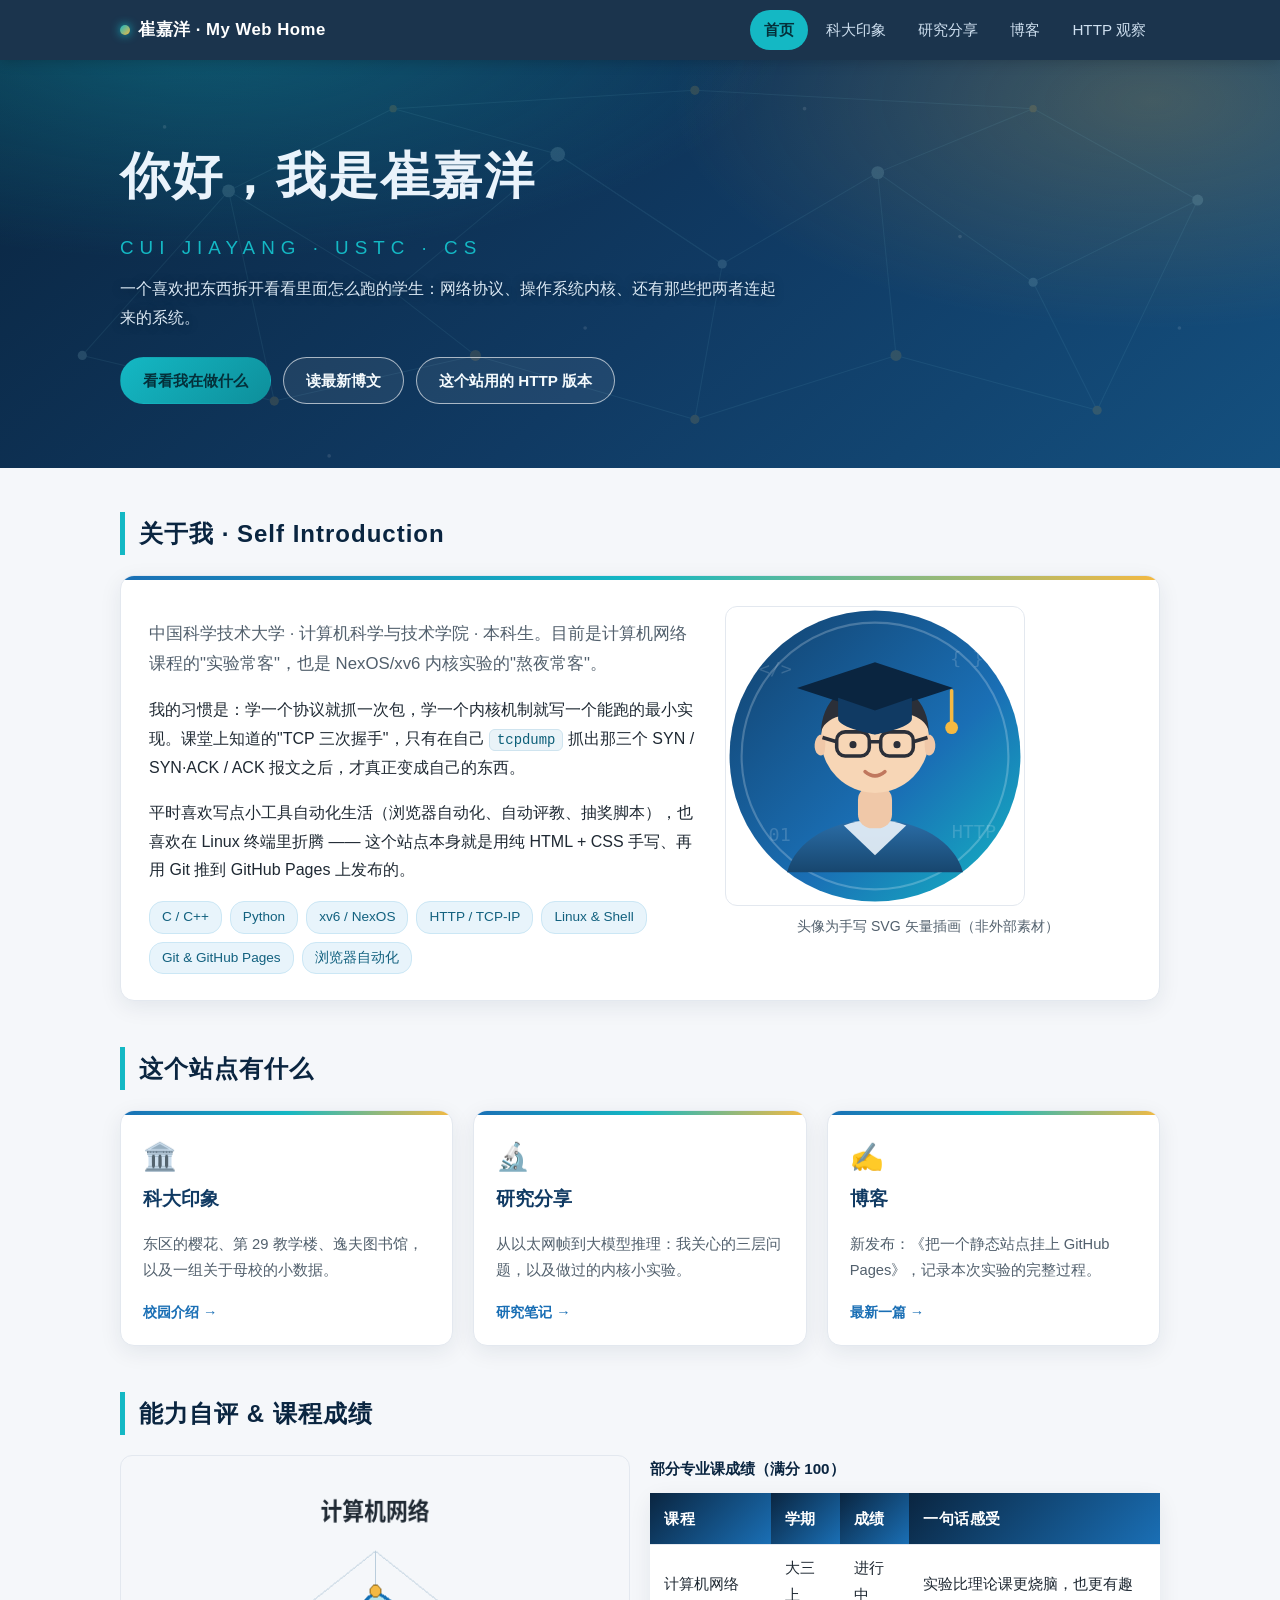
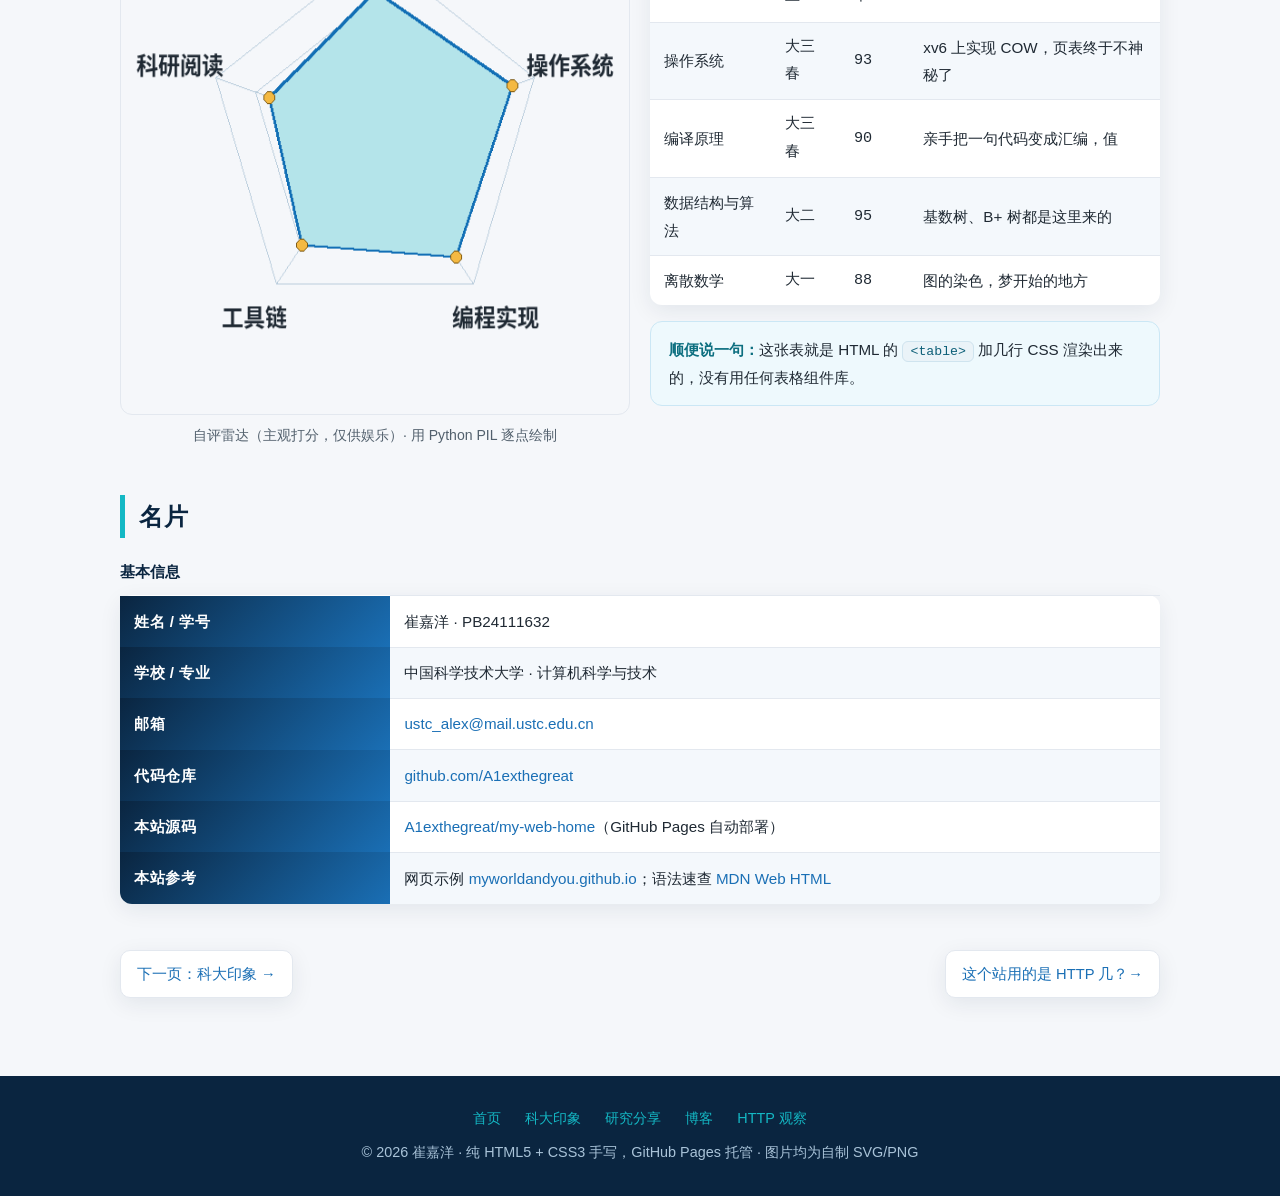
==== index.html @ 193e8f36 "feat: 计网实验一静态站点（4页 + 共享样式 + 自制插图）" ====
<!DOCTYPE html>
<html lang="zh-CN">
<head>
<meta charset="UTF-8">
<meta name="viewport" content="width=device-width, initial-scale=1.0">
<meta name="author" content="崔嘉洋">
<meta name="description" content="崔嘉洋的个人主页：自我简介、科大印象、研究分享与技术博客">
<title>首页 · 崔嘉洋的个人小站</title>
<link rel="icon" href="img/avatar.svg">
<link rel="stylesheet" href="css/style.css">
</head>
<body>

<!-- ===== 导航 ===== -->
<nav class="nav">
  <div class="nav-inner">
    <a class="brand" href="index.html"><span class="dot"></span>崔嘉洋 · My Web Home</a>
    <ul class="menu">
      <li><a class="active" href="index.html">首页</a></li>
      <li><a href="ustc.html">科大印象</a></li>
      <li><a href="research.html">研究分享</a></li>
      <li><a href="blog.html">博客</a></li>
      <li><a href="http.html">HTTP 观察</a></li>
    </ul>
  </div>
</nav>

<!-- ===== 头图 ===== -->
<header class="hero">
  <div class="hero-inner">
    <h1>你好，我是崔嘉洋<span class="en">CUI JIAYANG · USTC · CS</span></h1>
    <p class="slogan">一个喜欢把东西拆开看看里面怎么跑的学生：网络协议、操作系统内核、还有那些把两者连起来的系统。</p>
    <div class="hero-actions">
      <a class="btn btn-primary" href="research.html">看看我在做什么</a>
      <a class="btn" href="blog.html">读最新博文</a>
      <a class="btn" href="http.html">这个站用的 HTTP 版本</a>
    </div>
  </div>
</header>

<main class="wrap">

  <!-- ===== 自我简介 ===== -->
  <section>
    <h2 class="sec">关于我 · Self Introduction</h2>
    <div class="panel strip">
      <div class="media-row">
        <div>
          <p class="lead">中国科学技术大学 · 计算机科学与技术学院 · 本科生。目前是计算机网络课程的"实验常客"，也是 NexOS/xv6 内核实验的"熬夜常客"。</p>
          <p>我的习惯是：学一个协议就抓一次包，学一个内核机制就写一个能跑的最小实现。课堂上知道的"TCP 三次握手"，只有在自己 <code class="inline">tcpdump</code> 抓出那三个 SYN / SYN·ACK / ACK 报文之后，才真正变成自己的东西。</p>
          <p>平时喜欢写点小工具自动化生活（浏览器自动化、自动评教、抽奖脚本），也喜欢在 Linux 终端里折腾 —— 这个站点本身就是用纯 HTML + CSS 手写、再用 Git 推到 GitHub Pages 上发布的。</p>
          <ul class="tags">
            <li>C / C++</li><li>Python</li><li>xv6 / NexOS</li><li>HTTP / TCP-IP</li>
            <li>Linux &amp; Shell</li><li>Git &amp; GitHub Pages</li><li>浏览器自动化</li>
          </ul>
        </div>
        <figure>
          <img src="img/avatar.svg" alt="崔嘉洋的卡通头像：戴学士帽、戴眼镜，手持笔记本" width="300" height="300">
          <figcaption>头像为手写 SVG 矢量插画（非外部素材）</figcaption>
        </figure>
      </div>
    </div>
  </section>

  <!-- ===== 三个入口卡片 ===== -->
  <section>
    <h2 class="sec">这个站点有什么</h2>
    <div class="grid grid-3">
      <div class="card strip">
        <div class="icon">🏛️</div>
        <h3>科大印象</h3>
        <p class="muted">东区的樱花、第 29 教学楼、逸夫图书馆，以及一组关于母校的小数据。</p>
        <a class="more" href="ustc.html">校园介绍 →</a>
      </div>
      <div class="card strip">
        <div class="icon">🔬</div>
        <h3>研究分享</h3>
        <p class="muted">从以太网帧到大模型推理：我关心的三层问题，以及做过的内核小实验。</p>
        <a class="more" href="research.html">研究笔记 →</a>
      </div>
      <div class="card strip">
        <div class="icon">✍️</div>
        <h3>博客</h3>
        <p class="muted">新发布：《把一个静态站点挂上 GitHub Pages》，记录本次实验的完整过程。</p>
        <a class="more" href="blog.html">最新一篇 →</a>
      </div>
    </div>
  </section>

  <!-- ===== 能力雷达 ===== -->
  <section>
    <h2 class="sec">能力自评 &amp; 课程成绩</h2>
    <div class="grid grid-2">
      <figure>
        <img src="img/skill-radar.png" alt="能力雷达图：计算机网络、操作系统、编程实现、工具链、科研阅读五个维度" width="560" height="560">
        <figcaption>自评雷达（主观打分，仅供娱乐）· 用 Python PIL 逐点绘制</figcaption>
      </figure>
      <div>
        <table>
          <caption>部分专业课成绩（满分 100）</caption>
          <thead>
            <tr><th>课程</th><th>学期</th><th>成绩</th><th>一句话感受</th></tr>
          </thead>
          <tbody>
            <tr><td>计算机网络</td><td class="num">大三上</td><td class="num">进行中</td><td>实验比理论课更烧脑，也更有趣</td></tr>
            <tr><td>操作系统</td><td class="num">大三春</td><td class="num">93</td><td>xv6 上实现 COW，页表终于不神秘了</td></tr>
            <tr><td>编译原理</td><td class="num">大三春</td><td class="num">90</td><td>亲手把一句代码变成汇编，值</td></tr>
            <tr><td>数据结构与算法</td><td class="num">大二</td><td class="num">95</td><td>基数树、B+ 树都是这里来的</td></tr>
            <tr><td>离散数学</td><td class="num">大一</td><td class="num">88</td><td>图的染色，梦开始的地方</td></tr>
          </tbody>
        </table>
        <div class="note">
          <b>顺便说一句：</b>这张表就是 HTML 的 <code class="inline">&lt;table&gt;</code> 加几行 CSS 渲染出来的，没有用任何表格组件库。
        </div>
      </div>
    </div>
  </section>

  <!-- ===== 基本信息表 ===== -->
  <section>
    <h2 class="sec">名片</h2>
    <table>
      <caption>基本信息</caption>
      <tbody>
        <tr><th style="width:26%">姓名 / 学号</th><td>崔嘉洋 · PB24111632</td></tr>
        <tr><th>学校 / 专业</th><td>中国科学技术大学 · 计算机科学与技术</td></tr>
        <tr><th>邮箱</th><td><a href="mailto:ustc_alex@mail.ustc.edu.cn">ustc_alex@mail.ustc.edu.cn</a></td></tr>
        <tr><th>代码仓库</th><td><a href="https://github.com/A1exthegreat" target="_blank" rel="noopener">github.com/A1exthegreat</a></td></tr>
        <tr><th>本站源码</th><td><a href="https://github.com/A1exthegreat/my-web-home" target="_blank" rel="noopener">A1exthegreat/my-web-home</a>（GitHub Pages 自动部署）</td></tr>
        <tr><th>本站参考</th><td>网页示例 <a href="https://myworldandyou.github.io/" target="_blank" rel="noopener">myworldandyou.github.io</a>；语法速查 <a href="https://developer.mozilla.org/zh-CN/docs/Web/HTML" target="_blank" rel="noopener">MDN Web HTML</a></td></tr>
      </tbody>
    </table>
  </section>

  <div class="pager">
    <a href="ustc.html">下一页：科大印象 →</a>
    <a href="http.html">这个站用的是 HTTP 几？→</a>
  </div>

</main>

<footer>
  <div class="foot-links">
    <span><a href="index.html">首页</a></span>
    <span><a href="ustc.html">科大印象</a></span>
    <span><a href="research.html">研究分享</a></span>
    <span><a href="blog.html">博客</a></span>
    <span><a href="http.html">HTTP 观察</a></span>
  </div>
  <div>© 2026 崔嘉洋 · 纯 HTML5 + CSS3 手写，GitHub Pages 托管 · 图片均为自制 SVG/PNG</div>
</footer>

</body>
</html>
---- css/style.css ----
/* ==========================================================
   崔嘉洋的个人小站 - 全站样式表
   实验一：静态网页制作（HTML5 + CSS3，无第三方框架）
   ========================================================== */

/* ---------- 1. 设计变量 ---------- */
:root {
    --navy:        #0a2540;
    --navy-2:      #103a63;
    --blue:        #1a6fb5;
    --cyan:        #14b8c4;
    --gold:        #f4b942;
    --ink:         #1f2933;
    --ink-soft:    #52606d;
    --line:        #e3e8ef;
    --bg:          #f5f7fa;
    --card:        #ffffff;
    --radius:      14px;
    --shadow:      0 6px 22px rgba(16, 42, 67, .08);
    --shadow-hover:0 14px 34px rgba(16, 42, 67, .16);
    --mono: "JetBrains Mono", "SFMono-Regular", Consolas, "Liberation Mono", monospace;
}

/* ---------- 2. 基础重置 ---------- */
* { box-sizing: border-box; }

html { scroll-behavior: smooth; }

body {
    margin: 0;
    background: var(--bg);
    color: var(--ink);
    font-family: "Noto Sans SC", "PingFang SC", "Microsoft YaHei", "Segoe UI", sans-serif;
    line-height: 1.8;
    font-size: 16px;
    -webkit-font-smoothing: antialiased;
}

a { color: var(--blue); text-decoration: none; transition: color .2s; }
a:hover { color: var(--cyan); }

img { max-width: 100%; display: block; }

/* ---------- 3. 顶部导航 ---------- */
.nav {
    position: sticky;
    top: 0;
    z-index: 99;
    background: rgba(10, 37, 64, .93);
    backdrop-filter: blur(8px);
    box-shadow: 0 2px 12px rgba(0, 0, 0, .18);
}

.nav-inner {
    max-width: 1080px;
    margin: 0 auto;
    padding: 0 20px;
    display: flex;
    align-items: center;
    justify-content: space-between;
    flex-wrap: wrap;
    min-height: 60px;
}

.brand {
    color: #fff;
    font-weight: 700;
    font-size: 1.05rem;
    letter-spacing: .5px;
    display: flex;
    align-items: center;
    gap: 8px;
}
.brand:hover { color: var(--gold); }
.brand .dot {
    width: 10px; height: 10px; border-radius: 50%;
    background: linear-gradient(135deg, var(--cyan), var(--gold));
    box-shadow: 0 0 10px var(--cyan);
}

.menu { display: flex; flex-wrap: wrap; gap: 4px; margin: 0; padding: 6px 0; list-style: none; }
.menu li { display: flex; }
.menu a {
    display: block;
    padding: 6px 14px;
    border-radius: 20px;
    color: #cfe0f0;
    font-size: .95rem;
}
.menu a:hover { background: rgba(255, 255, 255, .12); color: #fff; }
.menu a.active { background: var(--cyan); color: #04303a; font-weight: 700; }

/* ---------- 4. Hero 头图 ---------- */
.hero {
    position: relative;
    overflow: hidden;
    color: #eaf3fb;
    background:
        radial-gradient(1000px 400px at 15% -10%, rgba(20, 184, 196, .35), transparent 60%),
        radial-gradient(800px 380px at 90% 10%, rgba(244, 185, 66, .22), transparent 60%),
        linear-gradient(140deg, var(--navy) 0%, var(--navy-2) 55%, #14507f 100%);
}
.hero::after {
    content: "";
    position: absolute; inset: 0;
    background: url("../img/network-mesh.svg") right 20% center/cover no-repeat;
    opacity: .14;
    pointer-events: none;
}
.hero-inner {
    position: relative;
    z-index: 2;
    max-width: 1080px;
    margin: 0 auto;
    padding: 72px 20px 64px;
}
.hero h1 {
    margin: 0 0 10px;
    font-size: clamp(2rem, 5vw, 3.1rem);
    letter-spacing: 2px;
}
.hero h1 .en { display: block; font-size: .38em; letter-spacing: 6px; color: var(--cyan); font-weight: 500; margin-top: 10px; }
.hero p.slogan { margin: 0 0 24px; color: #dbe9f5; max-width: 660px; text-shadow: 0 1px 8px rgba(6, 24, 42, .55); }
.hero-actions { display: flex; gap: 12px; flex-wrap: wrap; }

.btn {
    display: inline-block;
    padding: 9px 22px;
    border-radius: 24px;
    font-size: .95rem;
    font-weight: 600;
    border: 1px solid rgba(255, 255, 255, .62);
    background: rgba(255, 255, 255, .07);
    color: #f4fafd;
}
.btn:hover { background: rgba(255, 255, 255, .2); color: #fff; }
.btn-primary { background: linear-gradient(135deg, var(--cyan), #0e8f9b); border-color: transparent; color: #04303a; }
.btn-primary:hover { filter: brightness(1.08); color: #04303a; }

/* ---------- 5. 版式容器 ---------- */
.wrap { max-width: 1080px; margin: 0 auto; padding: 44px 20px 8px; }
.wrap > section { margin-bottom: 46px; }

h2.sec {
    font-size: 1.5rem;
    margin: 0 0 20px;
    padding-left: 14px;
    border-left: 5px solid var(--cyan);
    color: var(--navy);
    letter-spacing: 1px;
}
h3 { color: var(--navy-2); margin: 26px 0 10px; }

.lead { font-size: 1.05rem; color: var(--ink-soft); }
.muted { color: var(--ink-soft); font-size: .92rem; }

/* ---------- 6. 卡片 ---------- */
.grid { display: grid; gap: 20px; }
.grid-3 { grid-template-columns: repeat(3, 1fr); }
.grid-2 { grid-template-columns: repeat(2, 1fr); }

.card {
    background: var(--card);
    border: 1px solid var(--line);
    border-radius: var(--radius);
    box-shadow: var(--shadow);
    padding: 22px 22px 18px;
    transition: transform .25s, box-shadow .25s;
}
.card:hover { transform: translateY(-5px); box-shadow: var(--shadow-hover); }
.card h3 { margin-top: 0; }
.card .icon { font-size: 1.7rem; }
.card .more { font-size: .9rem; font-weight: 600; }

.panel {
    background: var(--card);
    border: 1px solid var(--line);
    border-radius: var(--radius);
    box-shadow: var(--shadow);
    padding: 26px 28px;
}

/* 双色条装饰卡片 */
.strip { position: relative; overflow: hidden; }
.strip::before {
    content: "";
    position: absolute; top: 0; left: 0; right: 0; height: 4px;
    background: linear-gradient(90deg, var(--blue), var(--cyan), var(--gold));
}

/* ---------- 7. 图片与说明 ---------- */
figure { margin: 0; }
figure img { border-radius: 12px; border: 1px solid var(--line); }
figcaption { font-size: .88rem; color: var(--ink-soft); text-align: center; margin-top: 8px; }
.media-row { display: grid; grid-template-columns: 1.15fr .85fr; gap: 26px; align-items: start; }
.media-row figure { padding-top: 4px; }

/* ---------- 8. 标签 / 徽章 ---------- */
.tags { display: flex; flex-wrap: wrap; gap: 8px; padding: 0; margin: 12px 0 0; list-style: none; }
.tags li {
    background: #e8f4fb;
    color: #12617f;
    border: 1px solid #cbe7f5;
    padding: 3px 12px;
    border-radius: 14px;
    font-size: .85rem;
}
.badge {
    display: inline-block; padding: 2px 10px; border-radius: 12px;
    font-size: .8rem; font-weight: 600; background: #fff4dc; color: #9a6700; border: 1px solid #f6dfae;
}

/* ---------- 9. 表格 ---------- */
table {
    width: 100%;
    border-collapse: collapse;
    background: #fff;
    border-radius: 12px;
    overflow: hidden;
    box-shadow: var(--shadow);
    font-size: .95rem;
}
caption { caption-side: top; text-align: left; font-weight: 700; color: var(--navy); padding: 0 0 10px; }
th {
    background: linear-gradient(135deg, var(--navy), var(--blue));
    color: #fff; text-align: left; padding: 12px 14px; font-weight: 600; letter-spacing: .5px;
}
td { padding: 11px 14px; border-top: 1px solid var(--line); }
tbody tr:nth-child(even) { background: #f4f8fc; }
tbody tr:hover { background: #e8f6fa; }
td.num { font-family: var(--mono); }

/* ---------- 10. 时间轴 ---------- */
.timeline { list-style: none; margin: 0; padding: 0 0 0 22px; border-left: 2px dashed #b9d7e8; }
.timeline li { position: relative; padding: 0 0 20px 18px; }
.timeline li::before {
    content: ""; position: absolute; left: -30px; top: 8px;
    width: 12px; height: 12px; border-radius: 50%;
    background: var(--cyan); box-shadow: 0 0 0 4px rgba(20, 184, 196, .18);
}
.timeline .time { font-family: var(--mono); color: var(--blue); font-size: .88rem; }
.timeline h4 { margin: 2px 0 4px; color: var(--navy); }
.timeline p { margin: 0; color: var(--ink-soft); font-size: .95rem; }

/* ---------- 11. 代码块 / 引用 ---------- */
pre {
    background: #0d1b2a;
    color: #d7e6f2;
    padding: 18px 20px;
    border-radius: 12px;
    overflow-x: auto;
    font-family: var(--mono);
    font-size: .86rem;
    line-height: 1.65;
    border: 1px solid #1b3350;
}
pre .hl { color: var(--gold); font-weight: 700; }
pre .cm { color: #6f9bbd; }
code.inline {
    background: #eaf3f8; border: 1px solid #cfe4ef; border-radius: 6px;
    padding: 2px 7px; font-family: var(--mono); font-size: .87em; color: #0d5f78;
}

blockquote {
    margin: 18px 0; padding: 14px 20px;
    background: #f0f7fb; border-left: 4px solid var(--cyan);
    border-radius: 0 10px 10px 0; color: #33475b;
}

/* 提示框 */
.note {
    border: 1px solid #cbe7f5; background: #eef9fd;
    border-radius: 12px; padding: 14px 18px; margin: 16px 0; font-size: .95rem;
}
.note b { color: #0d6f80; }

/* 文章正文 */
article.post { max-width: 780px; margin: 0 auto; }
article.post p { text-align: justify; }
article.post h3 { padding-left: 10px; border-left: 3px solid var(--gold); }
.post-meta { color: var(--ink-soft); font-size: .9rem; margin-bottom: 18px; }
.divider { height: 1px; background: linear-gradient(90deg, transparent, #cdd8e3, transparent); margin: 34px 0; }

/* 面包屑 / 上下一页 */
.pager { display: flex; justify-content: space-between; gap: 12px; flex-wrap: wrap; margin: 30px 0 10px; }
.pager a {
    background: #fff; border: 1px solid var(--line); border-radius: 10px;
    padding: 10px 16px; box-shadow: var(--shadow); font-size: .92rem;
}
.pager a:hover { border-color: var(--cyan); }

/* ---------- 12. 页脚 ---------- */
footer {
    margin-top: 60px;
    background: var(--navy);
    color: #a9c3d8;
    padding: 30px 20px;
    text-align: center;
    font-size: .9rem;
}
footer a { color: var(--cyan); }
footer .foot-links { margin-bottom: 8px; }
footer .foot-links span { margin: 0 10px; }

/* ---------- 13. 响应式 ---------- */
@media (max-width: 860px) {
    .grid-3, .grid-2, .media-row { grid-template-columns: 1fr; }
    .hero-inner { padding: 52px 20px 46px; }
    .nav-inner { justify-content: center; }
}
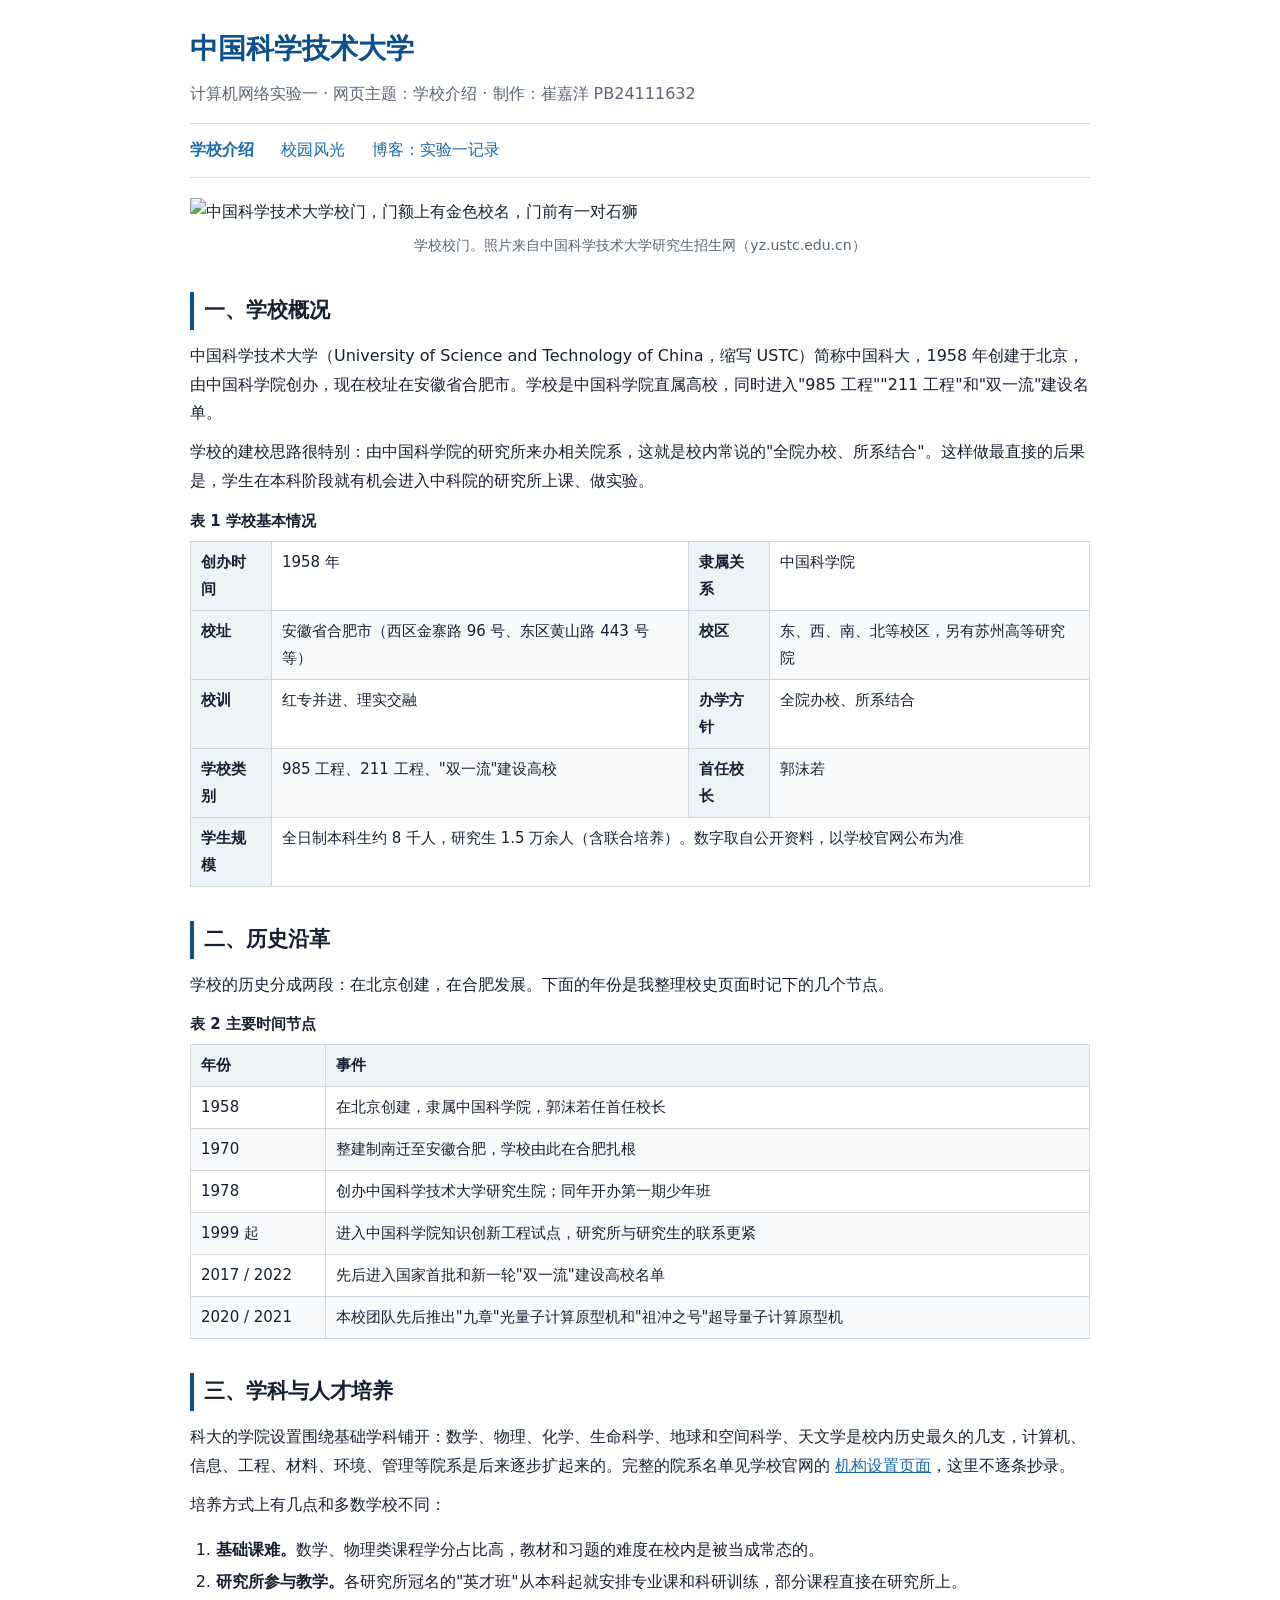
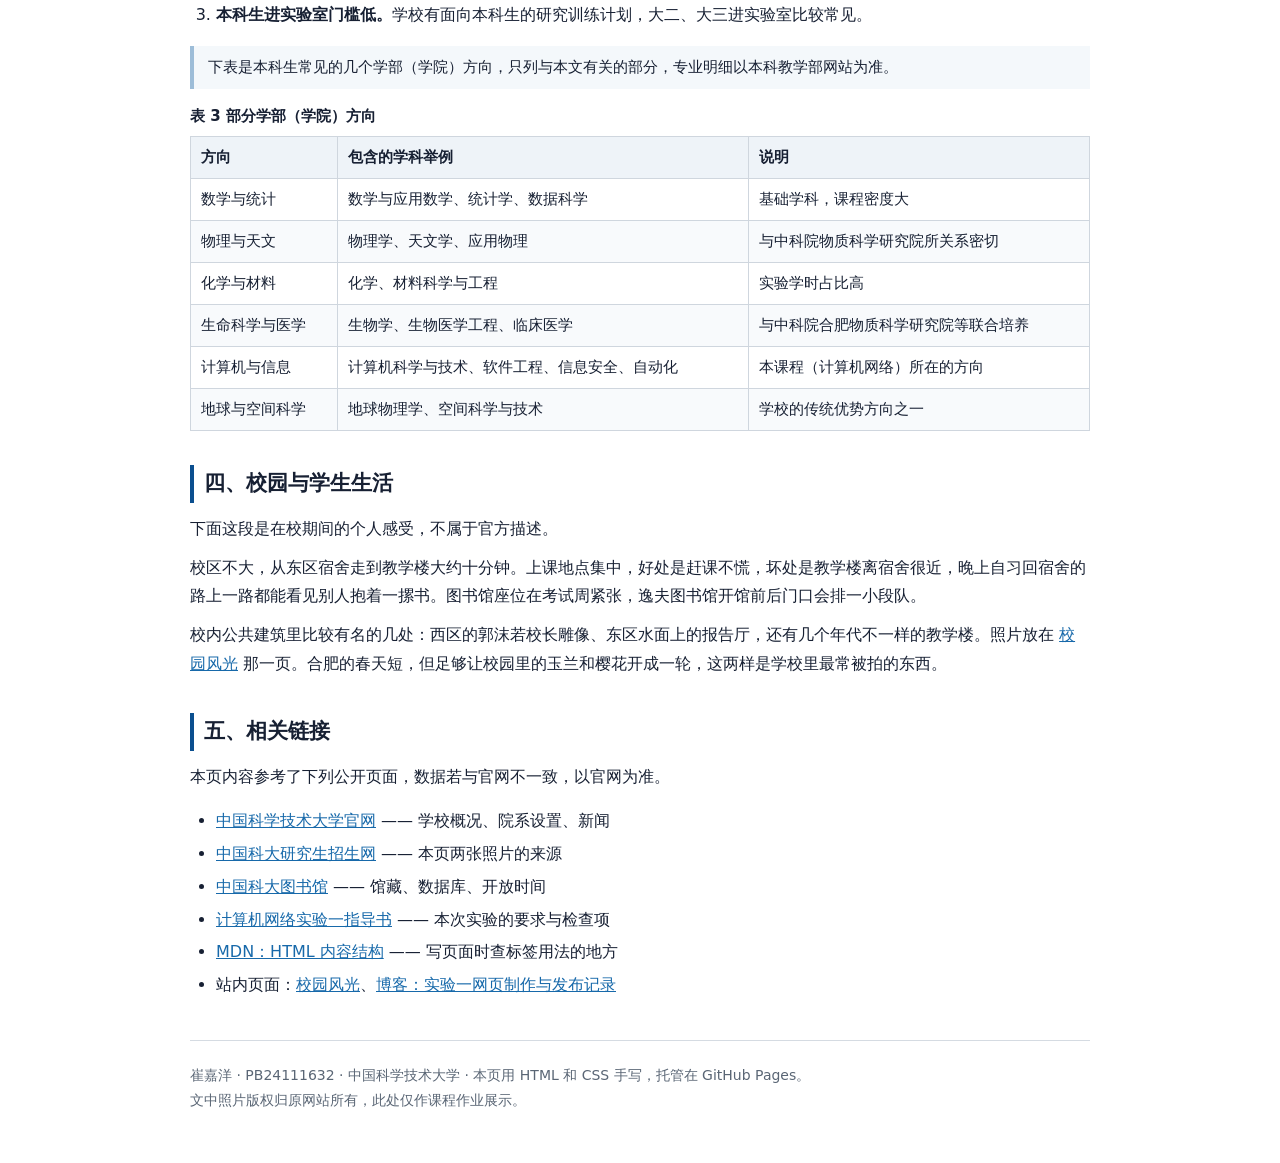
==== commit 476a81f9: "按指导书重做内容：主题改为学校介绍，新增校园风光页与实验记录博客" ====
--- a/index.html
+++ b/index.html
@@ -4,150 +4,109 @@
 <meta charset="UTF-8">
 <meta name="viewport" content="width=device-width, initial-scale=1.0">
 <meta name="author" content="崔嘉洋">
-<meta name="description" content="崔嘉洋的个人主页：自我简介、科大印象、研究分享与技术博客">
-<title>首页 · 崔嘉洋的个人小站</title>
-<link rel="icon" href="img/avatar.svg">
+<title>中国科学技术大学介绍 - 我的主页</title>
 <link rel="stylesheet" href="css/style.css">
 </head>
 <body>
 
-<!-- ===== 导航 ===== -->
-<nav class="nav">
-  <div class="nav-inner">
-    <a class="brand" href="index.html"><span class="dot"></span>崔嘉洋 · My Web Home</a>
-    <ul class="menu">
-      <li><a class="active" href="index.html">首页</a></li>
-      <li><a href="ustc.html">科大印象</a></li>
-      <li><a href="research.html">研究分享</a></li>
-      <li><a href="blog.html">博客</a></li>
-      <li><a href="http.html">HTTP 观察</a></li>
-    </ul>
-  </div>
+<header class="site">
+  <h1>中国科学技术大学</h1>
+  <p class="sub">计算机网络实验一 · 网页主题：学校介绍 · 制作：崔嘉洋 PB24111632</p>
+</header>
+
+<nav class="top">
+  <ul>
+    <li><a class="now" href="index.html">学校介绍</a></li>
+    <li><a href="campus.html">校园风光</a></li>
+    <li><a href="blog.html">博客：实验一记录</a></li>
+  </ul>
 </nav>
 
-<!-- ===== 头图 ===== -->
-<header class="hero">
-  <div class="hero-inner">
-    <h1>你好，我是崔嘉洋<span class="en">CUI JIAYANG · USTC · CS</span></h1>
-    <p class="slogan">一个喜欢把东西拆开看看里面怎么跑的学生：网络协议、操作系统内核、还有那些把两者连起来的系统。</p>
-    <div class="hero-actions">
-      <a class="btn btn-primary" href="research.html">看看我在做什么</a>
-      <a class="btn" href="blog.html">读最新博文</a>
-      <a class="btn" href="http.html">这个站用的 HTTP 版本</a>
-    </div>
-  </div>
-</header>
+<figure>
+  <img src="https://yz.ustc.edu.cn/static/upload/slide/432b10b34ea54e8986976614b4ce1e26.jpg"
+       alt="中国科学技术大学校门，门额上有金色校名，门前有一对石狮">
+  <figcaption>学校校门。照片来自中国科学技术大学研究生招生网（yz.ustc.edu.cn）</figcaption>
+</figure>
 
-<main class="wrap">
+<h2 id="about">一、学校概况</h2>
+<p>中国科学技术大学（University of Science and Technology of China，缩写 USTC）简称中国科大，1958 年创建于北京，由中国科学院创办，现在校址在安徽省合肥市。学校是中国科学院直属高校，同时进入"985 工程""211 工程"和"双一流"建设名单。</p>
+<p>学校的建校思路很特别：由中国科学院的研究所来办相关院系，这就是校内常说的"全院办校、所系结合"。这样做最直接的后果是，学生在本科阶段就有机会进入中科院的研究所上课、做实验。</p>
 
-  <!-- ===== 自我简介 ===== -->
-  <section>
-    <h2 class="sec">关于我 · Self Introduction</h2>
-    <div class="panel strip">
-      <div class="media-row">
-        <div>
-          <p class="lead">中国科学技术大学 · 计算机科学与技术学院 · 本科生。目前是计算机网络课程的"实验常客"，也是 NexOS/xv6 内核实验的"熬夜常客"。</p>
-          <p>我的习惯是：学一个协议就抓一次包，学一个内核机制就写一个能跑的最小实现。课堂上知道的"TCP 三次握手"，只有在自己 <code class="inline">tcpdump</code> 抓出那三个 SYN / SYN·ACK / ACK 报文之后，才真正变成自己的东西。</p>
-          <p>平时喜欢写点小工具自动化生活（浏览器自动化、自动评教、抽奖脚本），也喜欢在 Linux 终端里折腾 —— 这个站点本身就是用纯 HTML + CSS 手写、再用 Git 推到 GitHub Pages 上发布的。</p>
-          <ul class="tags">
-            <li>C / C++</li><li>Python</li><li>xv6 / NexOS</li><li>HTTP / TCP-IP</li>
-            <li>Linux &amp; Shell</li><li>Git &amp; GitHub Pages</li><li>浏览器自动化</li>
-          </ul>
-        </div>
-        <figure>
-          <img src="img/avatar.svg" alt="崔嘉洋的卡通头像：戴学士帽、戴眼镜，手持笔记本" width="300" height="300">
-          <figcaption>头像为手写 SVG 矢量插画（非外部素材）</figcaption>
-        </figure>
-      </div>
-    </div>
-  </section>
+<table>
+  <caption>表 1 学校基本情况</caption>
+  <tbody>
+    <tr><th>创办时间</th><td>1958 年</td><th>隶属关系</th><td>中国科学院</td></tr>
+    <tr><th>校址</th><td>安徽省合肥市（西区金寨路 96 号、东区黄山路 443 号等）</td><th>校区</th><td>东、西、南、北等校区，另有苏州高等研究院</td></tr>
+    <tr><th>校训</th><td>红专并进、理实交融</td><th>办学方针</th><td>全院办校、所系结合</td></tr>
+    <tr><th>学校类别</th><td>985 工程、211 工程、"双一流"建设高校</td><th>首任校长</th><td>郭沫若</td></tr>
+    <tr><th>学生规模</th><td colspan="3">全日制本科生约 8 千人，研究生 1.5 万余人（含联合培养）。数字取自公开资料，以学校官网公布为准</td></tr>
+  </tbody>
+</table>
 
-  <!-- ===== 三个入口卡片 ===== -->
-  <section>
-    <h2 class="sec">这个站点有什么</h2>
-    <div class="grid grid-3">
-      <div class="card strip">
-        <div class="icon">🏛️</div>
-        <h3>科大印象</h3>
-        <p class="muted">东区的樱花、第 29 教学楼、逸夫图书馆，以及一组关于母校的小数据。</p>
-        <a class="more" href="ustc.html">校园介绍 →</a>
-      </div>
-      <div class="card strip">
-        <div class="icon">🔬</div>
-        <h3>研究分享</h3>
-        <p class="muted">从以太网帧到大模型推理：我关心的三层问题，以及做过的内核小实验。</p>
-        <a class="more" href="research.html">研究笔记 →</a>
-      </div>
-      <div class="card strip">
-        <div class="icon">✍️</div>
-        <h3>博客</h3>
-        <p class="muted">新发布：《把一个静态站点挂上 GitHub Pages》，记录本次实验的完整过程。</p>
-        <a class="more" href="blog.html">最新一篇 →</a>
-      </div>
-    </div>
-  </section>
+<h2 id="history">二、历史沿革</h2>
+<p>学校的历史分成两段：在北京创建，在合肥发展。下面的年份是我整理校史页面时记下的几个节点。</p>
 
-  <!-- ===== 能力雷达 ===== -->
-  <section>
-    <h2 class="sec">能力自评 &amp; 课程成绩</h2>
-    <div class="grid grid-2">
-      <figure>
-        <img src="img/skill-radar.png" alt="能力雷达图：计算机网络、操作系统、编程实现、工具链、科研阅读五个维度" width="560" height="560">
-        <figcaption>自评雷达（主观打分，仅供娱乐）· 用 Python PIL 逐点绘制</figcaption>
-      </figure>
-      <div>
-        <table>
-          <caption>部分专业课成绩（满分 100）</caption>
-          <thead>
-            <tr><th>课程</th><th>学期</th><th>成绩</th><th>一句话感受</th></tr>
-          </thead>
-          <tbody>
-            <tr><td>计算机网络</td><td class="num">大三上</td><td class="num">进行中</td><td>实验比理论课更烧脑，也更有趣</td></tr>
-            <tr><td>操作系统</td><td class="num">大三春</td><td class="num">93</td><td>xv6 上实现 COW，页表终于不神秘了</td></tr>
-            <tr><td>编译原理</td><td class="num">大三春</td><td class="num">90</td><td>亲手把一句代码变成汇编，值</td></tr>
-            <tr><td>数据结构与算法</td><td class="num">大二</td><td class="num">95</td><td>基数树、B+ 树都是这里来的</td></tr>
-            <tr><td>离散数学</td><td class="num">大一</td><td class="num">88</td><td>图的染色，梦开始的地方</td></tr>
-          </tbody>
-        </table>
-        <div class="note">
-          <b>顺便说一句：</b>这张表就是 HTML 的 <code class="inline">&lt;table&gt;</code> 加几行 CSS 渲染出来的，没有用任何表格组件库。
-        </div>
-      </div>
-    </div>
-  </section>
+<table>
+  <caption>表 2 主要时间节点</caption>
+  <thead>
+    <tr><th style="width:15%">年份</th><th>事件</th></tr>
+  </thead>
+  <tbody>
+    <tr><td>1958</td><td>在北京创建，隶属中国科学院，郭沫若任首任校长</td></tr>
+    <tr><td>1970</td><td>整建制南迁至安徽合肥，学校由此在合肥扎根</td></tr>
+    <tr><td>1978</td><td>创办中国科学技术大学研究生院；同年开办第一期少年班</td></tr>
+    <tr><td>1999 起</td><td>进入中国科学院知识创新工程试点，研究所与研究生的联系更紧</td></tr>
+    <tr><td>2017 / 2022</td><td>先后进入国家首批和新一轮"双一流"建设高校名单</td></tr>
+    <tr><td>2020 / 2021</td><td>本校团队先后推出"九章"光量子计算原型机和"祖冲之号"超导量子计算原型机</td></tr>
+  </tbody>
+</table>
 
-  <!-- ===== 基本信息表 ===== -->
-  <section>
-    <h2 class="sec">名片</h2>
-    <table>
-      <caption>基本信息</caption>
-      <tbody>
-        <tr><th style="width:26%">姓名 / 学号</th><td>崔嘉洋 · PB24111632</td></tr>
-        <tr><th>学校 / 专业</th><td>中国科学技术大学 · 计算机科学与技术</td></tr>
-        <tr><th>邮箱</th><td><a href="mailto:ustc_alex@mail.ustc.edu.cn">ustc_alex@mail.ustc.edu.cn</a></td></tr>
-        <tr><th>代码仓库</th><td><a href="https://github.com/A1exthegreat" target="_blank" rel="noopener">github.com/A1exthegreat</a></td></tr>
-        <tr><th>本站源码</th><td><a href="https://github.com/A1exthegreat/my-web-home" target="_blank" rel="noopener">A1exthegreat/my-web-home</a>（GitHub Pages 自动部署）</td></tr>
-        <tr><th>本站参考</th><td>网页示例 <a href="https://myworldandyou.github.io/" target="_blank" rel="noopener">myworldandyou.github.io</a>；语法速查 <a href="https://developer.mozilla.org/zh-CN/docs/Web/HTML" target="_blank" rel="noopener">MDN Web HTML</a></td></tr>
-      </tbody>
-    </table>
-  </section>
+<h2 id="discipline">三、学科与人才培养</h2>
+<p>科大的学院设置围绕基础学科铺开：数学、物理、化学、生命科学、地球和空间科学、天文学是校内历史最久的几支，计算机、信息、工程、材料、环境、管理等院系是后来逐步扩起来的。完整的院系名单见学校官网的 <a href="https://www.ustc.edu.cn/" target="_blank" rel="noopener">机构设置页面</a>，这里不逐条抄录。</p>
+<p>培养方式上有几点和多数学校不同：</p>
+<ol>
+  <li><strong>基础课难。</strong>数学、物理类课程学分占比高，教材和习题的难度在校内是被当成常态的。</li>
+  <li><strong>研究所参与教学。</strong>各研究所冠名的"英才班"从本科起就安排专业课和科研训练，部分课程直接在研究所上。</li>
+  <li><strong>本科生进实验室门槛低。</strong>学校有面向本科生的研究训练计划，大二、大三进实验室比较常见。</li>
+</ol>
+<div class="note">
+  下表是本科生常见的几个学部（学院）方向，只列与本文有关的部分，专业明细以本科教学部网站为准。
+</div>
 
-  <div class="pager">
-    <a href="ustc.html">下一页：科大印象 →</a>
-    <a href="http.html">这个站用的是 HTTP 几？→</a>
-  </div>
+<table>
+  <caption>表 3 部分学部（学院）方向</caption>
+  <thead>
+    <tr><th>方向</th><th>包含的学科举例</th><th>说明</th></tr>
+  </thead>
+  <tbody>
+    <tr><td>数学与统计</td><td>数学与应用数学、统计学、数据科学</td><td>基础学科，课程密度大</td></tr>
+    <tr><td>物理与天文</td><td>物理学、天文学、应用物理</td><td>与中科院物质科学研究院所关系密切</td></tr>
+    <tr><td>化学与材料</td><td>化学、材料科学与工程</td><td>实验学时占比高</td></tr>
+    <tr><td>生命科学与医学</td><td>生物学、生物医学工程、临床医学</td><td>与中科院合肥物质科学研究院等联合培养</td></tr>
+    <tr><td>计算机与信息</td><td>计算机科学与技术、软件工程、信息安全、自动化</td><td>本课程（计算机网络）所在的方向</td></tr>
+    <tr><td>地球与空间科学</td><td>地球物理学、空间科学与技术</td><td>学校的传统优势方向之一</td></tr>
+  </tbody>
+</table>
 
-</main>
+<h2 id="life">四、校园与学生生活</h2>
+<p>下面这段是在校期间的个人感受，不属于官方描述。</p>
+<p>校区不大，从东区宿舍走到教学楼大约十分钟。上课地点集中，好处是赶课不慌，坏处是教学楼离宿舍很近，晚上自习回宿舍的路上一路都能看见别人抱着一摞书。图书馆座位在考试周紧张，逸夫图书馆开馆前后门口会排一小段队。</p>
+<p>校内公共建筑里比较有名的几处：西区的郭沫若校长雕像、东区水面上的报告厅，还有几个年代不一样的教学楼。照片放在 <a href="campus.html">校园风光</a> 那一页。合肥的春天短，但足够让校园里的玉兰和樱花开成一轮，这两样是学校里最常被拍的东西。</p>
 
-<footer>
-  <div class="foot-links">
-    <span><a href="index.html">首页</a></span>
-    <span><a href="ustc.html">科大印象</a></span>
-    <span><a href="research.html">研究分享</a></span>
-    <span><a href="blog.html">博客</a></span>
-    <span><a href="http.html">HTTP 观察</a></span>
-  </div>
-  <div>© 2026 崔嘉洋 · 纯 HTML5 + CSS3 手写，GitHub Pages 托管 · 图片均为自制 SVG/PNG</div>
+<h2 id="links">五、相关链接</h2>
+<p>本页内容参考了下列公开页面，数据若与官网不一致，以官网为准。</p>
+<ul>
+  <li><a href="https://www.ustc.edu.cn/" target="_blank" rel="noopener">中国科学技术大学官网</a> —— 学校概况、院系设置、新闻</li>
+  <li><a href="https://yz.ustc.edu.cn/" target="_blank" rel="noopener">中国科大研究生招生网</a> —— 本页两张照片的来源</li>
+  <li><a href="https://lib.ustc.edu.cn/" target="_blank" rel="noopener">中国科大图书馆</a> —— 馆藏、数据库、开放时间</li>
+  <li><a href="https://myworldandyou.github.io/2026-09-22/Computer-Network-Lab-1/" target="_blank" rel="noopener">计算机网络实验一指导书</a> —— 本次实验的要求与检查项</li>
+  <li><a href="https://developer.mozilla.org/zh-CN/docs/Learn_web_development/Core/Structuring_content" target="_blank" rel="noopener">MDN：HTML 内容结构</a> —— 写页面时查标签用法的地方</li>
+  <li>站内页面：<a href="campus.html">校园风光</a>、<a href="blog.html">博客：实验一网页制作与发布记录</a></li>
+</ul>
+
+<footer class="site">
+  <p>崔嘉洋 · PB24111632 · 中国科学技术大学 · 本页用 HTML 和 CSS 手写，托管在 GitHub Pages。<br>
+  文中照片版权归原网站所有，此处仅作课程作业展示。</p>
 </footer>
 
 </body>
--- a/css/style.css
+++ b/css/style.css
@@ -1,310 +1,143 @@
-/* ==========================================================
-   崔嘉洋的个人小站 - 全站样式表
-   实验一：静态网页制作（HTML5 + CSS3，无第三方框架）
-   ========================================================== */
+/* 样式表：中国科学技术大学介绍页
+   作者：崔嘉洋  PB24111632
+   说明：仅使用基础 CSS，不依赖任何框架 */
 
-/* ---------- 1. 设计变量 ---------- */
-:root {
-    --navy:        #0a2540;
-    --navy-2:      #103a63;
-    --blue:        #1a6fb5;
-    --cyan:        #14b8c4;
-    --gold:        #f4b942;
-    --ink:         #1f2933;
-    --ink-soft:    #52606d;
-    --line:        #e3e8ef;
-    --bg:          #f5f7fa;
-    --card:        #ffffff;
-    --radius:      14px;
-    --shadow:      0 6px 22px rgba(16, 42, 67, .08);
-    --shadow-hover:0 14px 34px rgba(16, 42, 67, .16);
-    --mono: "JetBrains Mono", "SFMono-Regular", Consolas, "Liberation Mono", monospace;
+body {
+    max-width: 900px;
+    margin: 0 auto;
+    padding: 24px 20px 40px;
+    font-family: system-ui, -apple-system, "Segoe UI", "Microsoft YaHei", "Noto Sans SC", sans-serif;
+    font-size: 16px;
+    line-height: 1.8;
+    color: #172033;
+    background: #ffffff;
 }
 
-/* ---------- 2. 基础重置 ---------- */
-* { box-sizing: border-box; }
-
-html { scroll-behavior: smooth; }
-
-body {
-    margin: 0;
-    background: var(--bg);
-    color: var(--ink);
-    font-family: "Noto Sans SC", "PingFang SC", "Microsoft YaHei", "Segoe UI", sans-serif;
-    line-height: 1.8;
-    font-size: 16px;
-    -webkit-font-smoothing: antialiased;
+h1 {
+    font-size: 28px;
+    margin: 0 0 6px;
 }
 
-a { color: var(--blue); text-decoration: none; transition: color .2s; }
-a:hover { color: var(--cyan); }
-
-img { max-width: 100%; display: block; }
-
-/* ---------- 3. 顶部导航 ---------- */
-.nav {
-    position: sticky;
-    top: 0;
-    z-index: 99;
-    background: rgba(10, 37, 64, .93);
-    backdrop-filter: blur(8px);
-    box-shadow: 0 2px 12px rgba(0, 0, 0, .18);
+h2 {
+    font-size: 21px;
+    margin: 34px 0 12px;
+    padding-left: 10px;
+    border-left: 4px solid #0b4f8f;
 }
 
-.nav-inner {
-    max-width: 1080px;
-    margin: 0 auto;
-    padding: 0 20px;
-    display: flex;
-    align-items: center;
-    justify-content: space-between;
-    flex-wrap: wrap;
-    min-height: 60px;
+h3 {
+    font-size: 17px;
+    margin: 22px 0 8px;
+    color: #0b4f8f;
 }
 
-.brand {
-    color: #fff;
-    font-weight: 700;
-    font-size: 1.05rem;
-    letter-spacing: .5px;
-    display: flex;
-    align-items: center;
-    gap: 8px;
-}
-.brand:hover { color: var(--gold); }
-.brand .dot {
-    width: 10px; height: 10px; border-radius: 50%;
-    background: linear-gradient(135deg, var(--cyan), var(--gold));
-    box-shadow: 0 0 10px var(--cyan);
+p { margin: 10px 0; }
+
+a { color: #1769aa; }
+a:hover { color: #0b4f8f; }
+
+img {
+    max-width: 100%;
+    height: auto;
+    display: block;
 }
 
-.menu { display: flex; flex-wrap: wrap; gap: 4px; margin: 0; padding: 6px 0; list-style: none; }
-.menu li { display: flex; }
-.menu a {
-    display: block;
-    padding: 6px 14px;
-    border-radius: 20px;
-    color: #cfe0f0;
-    font-size: .95rem;
+/* 页头与导航 */
+header.site h1 { color: #0b4f8f; }
+header.site p.sub { margin: 0 0 14px; color: #5a6675; }
+
+nav.top {
+    border-top: 1px solid #d5dbe2;
+    border-bottom: 1px solid #d5dbe2;
+    padding: 8px 0;
+    margin-bottom: 20px;
 }
-.menu a:hover { background: rgba(255, 255, 255, .12); color: #fff; }
-.menu a.active { background: var(--cyan); color: #04303a; font-weight: 700; }
+nav.top ul { margin: 0; padding: 0; list-style: none; }
+nav.top li { display: inline-block; margin-right: 22px; }
+nav.top a { text-decoration: none; }
+nav.top a.now { font-weight: bold; }
 
-/* ---------- 4. Hero 头图 ---------- */
-.hero {
-    position: relative;
-    overflow: hidden;
-    color: #eaf3fb;
-    background:
-        radial-gradient(1000px 400px at 15% -10%, rgba(20, 184, 196, .35), transparent 60%),
-        radial-gradient(800px 380px at 90% 10%, rgba(244, 185, 66, .22), transparent 60%),
-        linear-gradient(140deg, var(--navy) 0%, var(--navy-2) 55%, #14507f 100%);
-}
-.hero::after {
-    content: "";
-    position: absolute; inset: 0;
-    background: url("../img/network-mesh.svg") right 20% center/cover no-repeat;
-    opacity: .14;
-    pointer-events: none;
-}
-.hero-inner {
-    position: relative;
-    z-index: 2;
-    max-width: 1080px;
-    margin: 0 auto;
-    padding: 72px 20px 64px;
-}
-.hero h1 {
-    margin: 0 0 10px;
-    font-size: clamp(2rem, 5vw, 3.1rem);
-    letter-spacing: 2px;
-}
-.hero h1 .en { display: block; font-size: .38em; letter-spacing: 6px; color: var(--cyan); font-weight: 500; margin-top: 10px; }
-.hero p.slogan { margin: 0 0 24px; color: #dbe9f5; max-width: 660px; text-shadow: 0 1px 8px rgba(6, 24, 42, .55); }
-.hero-actions { display: flex; gap: 12px; flex-wrap: wrap; }
-
-.btn {
-    display: inline-block;
-    padding: 9px 22px;
-    border-radius: 24px;
-    font-size: .95rem;
-    font-weight: 600;
-    border: 1px solid rgba(255, 255, 255, .62);
-    background: rgba(255, 255, 255, .07);
-    color: #f4fafd;
-}
-.btn:hover { background: rgba(255, 255, 255, .2); color: #fff; }
-.btn-primary { background: linear-gradient(135deg, var(--cyan), #0e8f9b); border-color: transparent; color: #04303a; }
-.btn-primary:hover { filter: brightness(1.08); color: #04303a; }
-
-/* ---------- 5. 版式容器 ---------- */
-.wrap { max-width: 1080px; margin: 0 auto; padding: 44px 20px 8px; }
-.wrap > section { margin-bottom: 46px; }
-
-h2.sec {
-    font-size: 1.5rem;
-    margin: 0 0 20px;
-    padding-left: 14px;
-    border-left: 5px solid var(--cyan);
-    color: var(--navy);
-    letter-spacing: 1px;
-}
-h3 { color: var(--navy-2); margin: 26px 0 10px; }
-
-.lead { font-size: 1.05rem; color: var(--ink-soft); }
-.muted { color: var(--ink-soft); font-size: .92rem; }
-
-/* ---------- 6. 卡片 ---------- */
-.grid { display: grid; gap: 20px; }
-.grid-3 { grid-template-columns: repeat(3, 1fr); }
-.grid-2 { grid-template-columns: repeat(2, 1fr); }
-
-.card {
-    background: var(--card);
-    border: 1px solid var(--line);
-    border-radius: var(--radius);
-    box-shadow: var(--shadow);
-    padding: 22px 22px 18px;
-    transition: transform .25s, box-shadow .25s;
-}
-.card:hover { transform: translateY(-5px); box-shadow: var(--shadow-hover); }
-.card h3 { margin-top: 0; }
-.card .icon { font-size: 1.7rem; }
-.card .more { font-size: .9rem; font-weight: 600; }
-
-.panel {
-    background: var(--card);
-    border: 1px solid var(--line);
-    border-radius: var(--radius);
-    box-shadow: var(--shadow);
-    padding: 26px 28px;
+/* 横幅与图片 */
+figure { margin: 16px 0; }
+figcaption {
+    font-size: 14px;
+    color: #5a6675;
+    margin-top: 6px;
+    text-align: center;
 }
 
-/* 双色条装饰卡片 */
-.strip { position: relative; overflow: hidden; }
-.strip::before {
-    content: "";
-    position: absolute; top: 0; left: 0; right: 0; height: 4px;
-    background: linear-gradient(90deg, var(--blue), var(--cyan), var(--gold));
-}
-
-/* ---------- 7. 图片与说明 ---------- */
-figure { margin: 0; }
-figure img { border-radius: 12px; border: 1px solid var(--line); }
-figcaption { font-size: .88rem; color: var(--ink-soft); text-align: center; margin-top: 8px; }
-.media-row { display: grid; grid-template-columns: 1.15fr .85fr; gap: 26px; align-items: start; }
-.media-row figure { padding-top: 4px; }
-
-/* ---------- 8. 标签 / 徽章 ---------- */
-.tags { display: flex; flex-wrap: wrap; gap: 8px; padding: 0; margin: 12px 0 0; list-style: none; }
-.tags li {
-    background: #e8f4fb;
-    color: #12617f;
-    border: 1px solid #cbe7f5;
-    padding: 3px 12px;
-    border-radius: 14px;
-    font-size: .85rem;
-}
-.badge {
-    display: inline-block; padding: 2px 10px; border-radius: 12px;
-    font-size: .8rem; font-weight: 600; background: #fff4dc; color: #9a6700; border: 1px solid #f6dfae;
-}
-
-/* ---------- 9. 表格 ---------- */
+/* 表格 */
 table {
     width: 100%;
     border-collapse: collapse;
-    background: #fff;
-    border-radius: 12px;
-    overflow: hidden;
-    box-shadow: var(--shadow);
-    font-size: .95rem;
+    margin: 12px 0 18px;
+    font-size: 15px;
 }
-caption { caption-side: top; text-align: left; font-weight: 700; color: var(--navy); padding: 0 0 10px; }
-th {
-    background: linear-gradient(135deg, var(--navy), var(--blue));
-    color: #fff; text-align: left; padding: 12px 14px; font-weight: 600; letter-spacing: .5px;
+caption {
+    caption-side: top;
+    text-align: left;
+    font-weight: bold;
+    padding-bottom: 6px;
 }
-td { padding: 11px 14px; border-top: 1px solid var(--line); }
-tbody tr:nth-child(even) { background: #f4f8fc; }
-tbody tr:hover { background: #e8f6fa; }
-td.num { font-family: var(--mono); }
+th, td {
+    border: 1px solid #cfd6de;
+    padding: 7px 10px;
+    text-align: left;
+    vertical-align: top;
+}
+th { background: #eef3f8; }
+tbody tr:nth-child(even) { background: #f8fafc; }
 
-/* ---------- 10. 时间轴 ---------- */
-.timeline { list-style: none; margin: 0; padding: 0 0 0 22px; border-left: 2px dashed #b9d7e8; }
-.timeline li { position: relative; padding: 0 0 20px 18px; }
-.timeline li::before {
-    content: ""; position: absolute; left: -30px; top: 8px;
-    width: 12px; height: 12px; border-radius: 50%;
-    background: var(--cyan); box-shadow: 0 0 0 4px rgba(20, 184, 196, .18);
+/* 代码与命令 */
+pre {
+    background: #f5f7f9;
+    border: 1px solid #d5dbe2;
+    padding: 10px 12px;
+    overflow-x: auto;
+    font-size: 14px;
+    line-height: 1.6;
 }
-.timeline .time { font-family: var(--mono); color: var(--blue); font-size: .88rem; }
-.timeline h4 { margin: 2px 0 4px; color: var(--navy); }
-.timeline p { margin: 0; color: var(--ink-soft); font-size: .95rem; }
+code, pre { font-family: Consolas, "Courier New", monospace; }
+code { background: #f0f3f6; padding: 0 3px; }
+pre code { background: none; padding: 0; }
 
-/* ---------- 11. 代码块 / 引用 ---------- */
-pre {
-    background: #0d1b2a;
-    color: #d7e6f2;
-    padding: 18px 20px;
-    border-radius: 12px;
-    overflow-x: auto;
-    font-family: var(--mono);
-    font-size: .86rem;
-    line-height: 1.65;
-    border: 1px solid #1b3350;
-}
-pre .hl { color: var(--gold); font-weight: 700; }
-pre .cm { color: #6f9bbd; }
-code.inline {
-    background: #eaf3f8; border: 1px solid #cfe4ef; border-radius: 6px;
-    padding: 2px 7px; font-family: var(--mono); font-size: .87em; color: #0d5f78;
+/* 说明块 */
+.note {
+    background: #f4f8fb;
+    border-left: 4px solid #9dbdd8;
+    padding: 8px 14px;
+    margin: 14px 0;
+    font-size: 15px;
 }
 
 blockquote {
-    margin: 18px 0; padding: 14px 20px;
-    background: #f0f7fb; border-left: 4px solid var(--cyan);
-    border-radius: 0 10px 10px 0; color: #33475b;
+    margin: 14px 0;
+    padding-left: 14px;
+    border-left: 3px solid #d5dbe2;
+    color: #46525f;
 }
 
-/* 提示框 */
-.note {
-    border: 1px solid #cbe7f5; background: #eef9fd;
-    border-radius: 12px; padding: 14px 18px; margin: 16px 0; font-size: .95rem;
+ul, ol { padding-left: 26px; }
+li { margin: 4px 0; }
+
+/* 文章 */
+article h2 { margin-top: 22px; }
+p.time { color: #5a6675; font-size: 14px; }
+
+footer.site {
+    margin-top: 40px;
+    padding-top: 12px;
+    border-top: 1px solid #d5dbe2;
+    color: #5a6675;
+    font-size: 14px;
 }
-.note b { color: #0d6f80; }
 
-/* 文章正文 */
-article.post { max-width: 780px; margin: 0 auto; }
-article.post p { text-align: justify; }
-article.post h3 { padding-left: 10px; border-left: 3px solid var(--gold); }
-.post-meta { color: var(--ink-soft); font-size: .9rem; margin-bottom: 18px; }
-.divider { height: 1px; background: linear-gradient(90deg, transparent, #cdd8e3, transparent); margin: 34px 0; }
-
-/* 面包屑 / 上下一页 */
-.pager { display: flex; justify-content: space-between; gap: 12px; flex-wrap: wrap; margin: 30px 0 10px; }
-.pager a {
-    background: #fff; border: 1px solid var(--line); border-radius: 10px;
-    padding: 10px 16px; box-shadow: var(--shadow); font-size: .92rem;
+/* 窄屏调整 */
+@media (max-width: 600px) {
+    body { font-size: 15px; padding: 16px 14px 30px; }
+    h1 { font-size: 23px; }
+    h2 { font-size: 19px; }
+    table { font-size: 14px; }
+    th, td { padding: 6px 7px; }
+    nav.top li { margin-right: 14px; }
 }
-.pager a:hover { border-color: var(--cyan); }
-
-/* ---------- 12. 页脚 ---------- */
-footer {
-    margin-top: 60px;
-    background: var(--navy);
-    color: #a9c3d8;
-    padding: 30px 20px;
-    text-align: center;
-    font-size: .9rem;
-}
-footer a { color: var(--cyan); }
-footer .foot-links { margin-bottom: 8px; }
-footer .foot-links span { margin: 0 10px; }
-
-/* ---------- 13. 响应式 ---------- */
-@media (max-width: 860px) {
-    .grid-3, .grid-2, .media-row { grid-template-columns: 1fr; }
-    .hero-inner { padding: 52px 20px 46px; }
-    .nav-inner { justify-content: center; }
-}
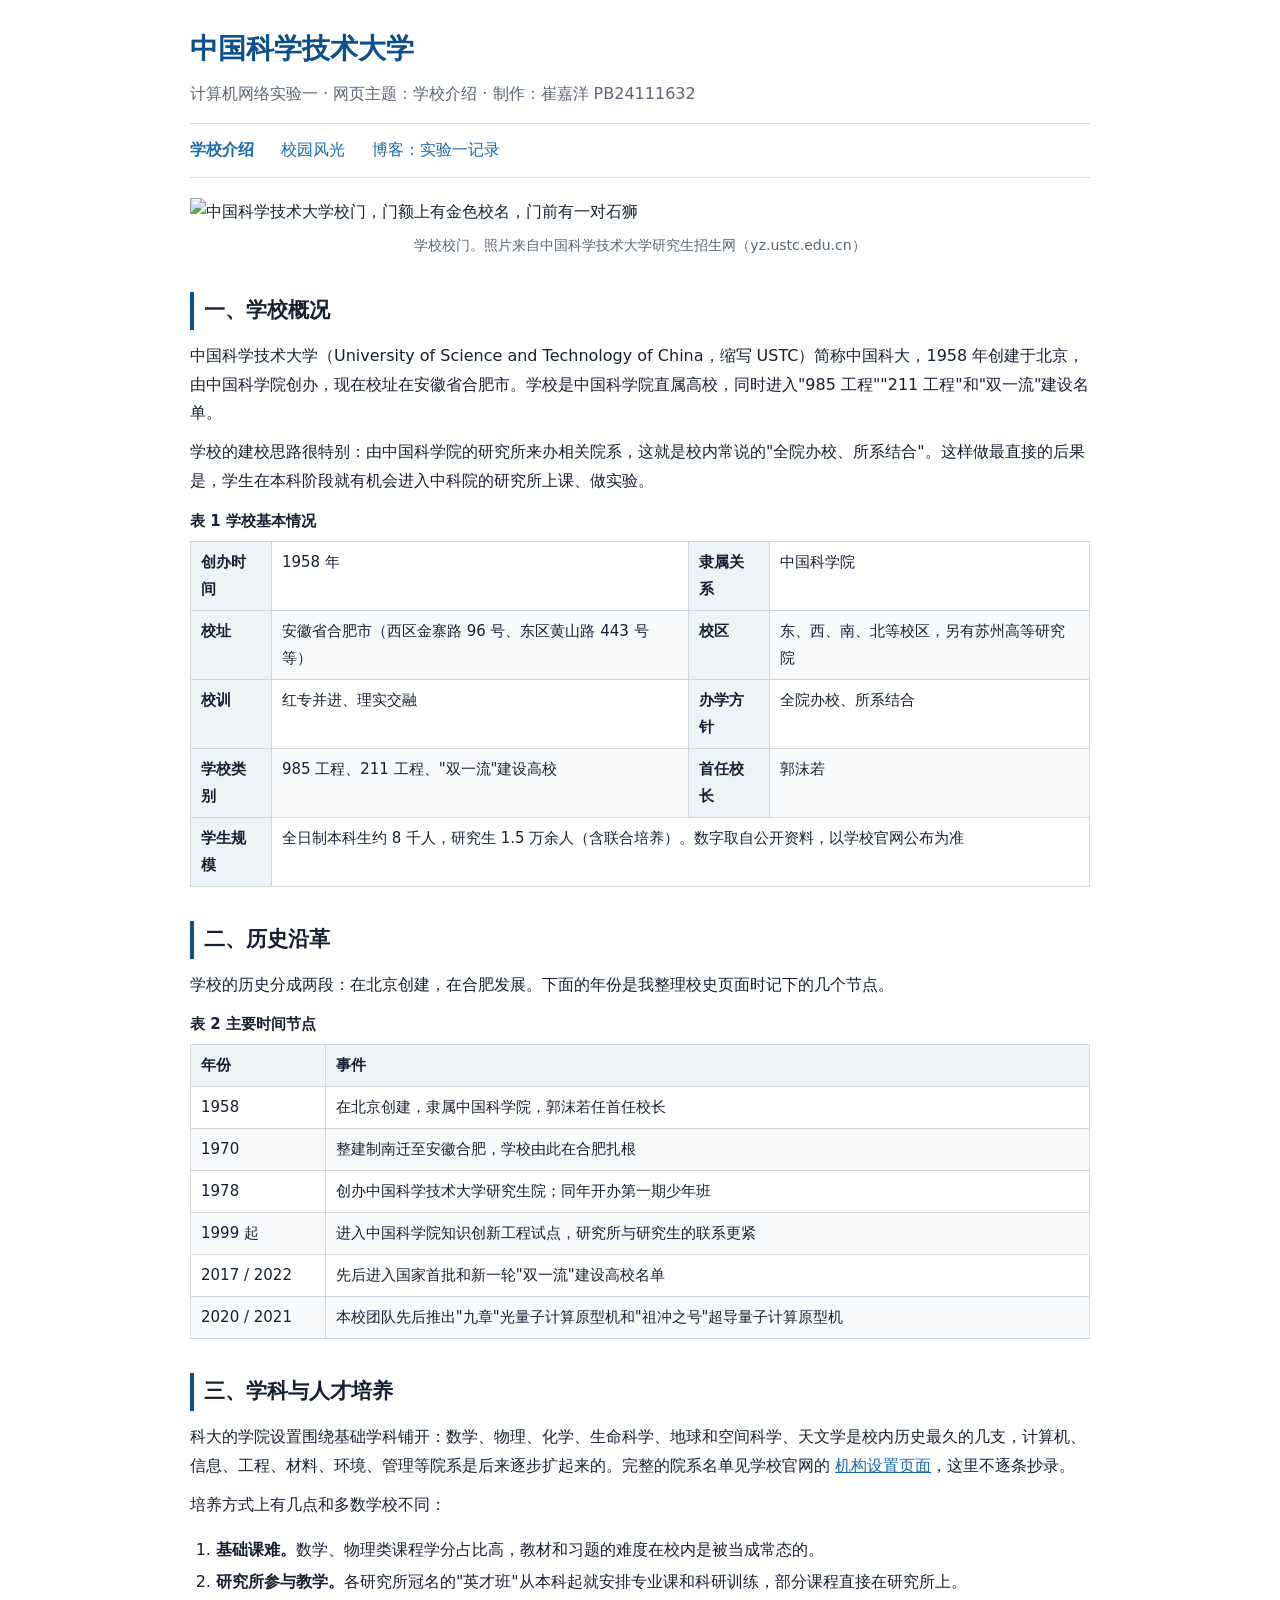
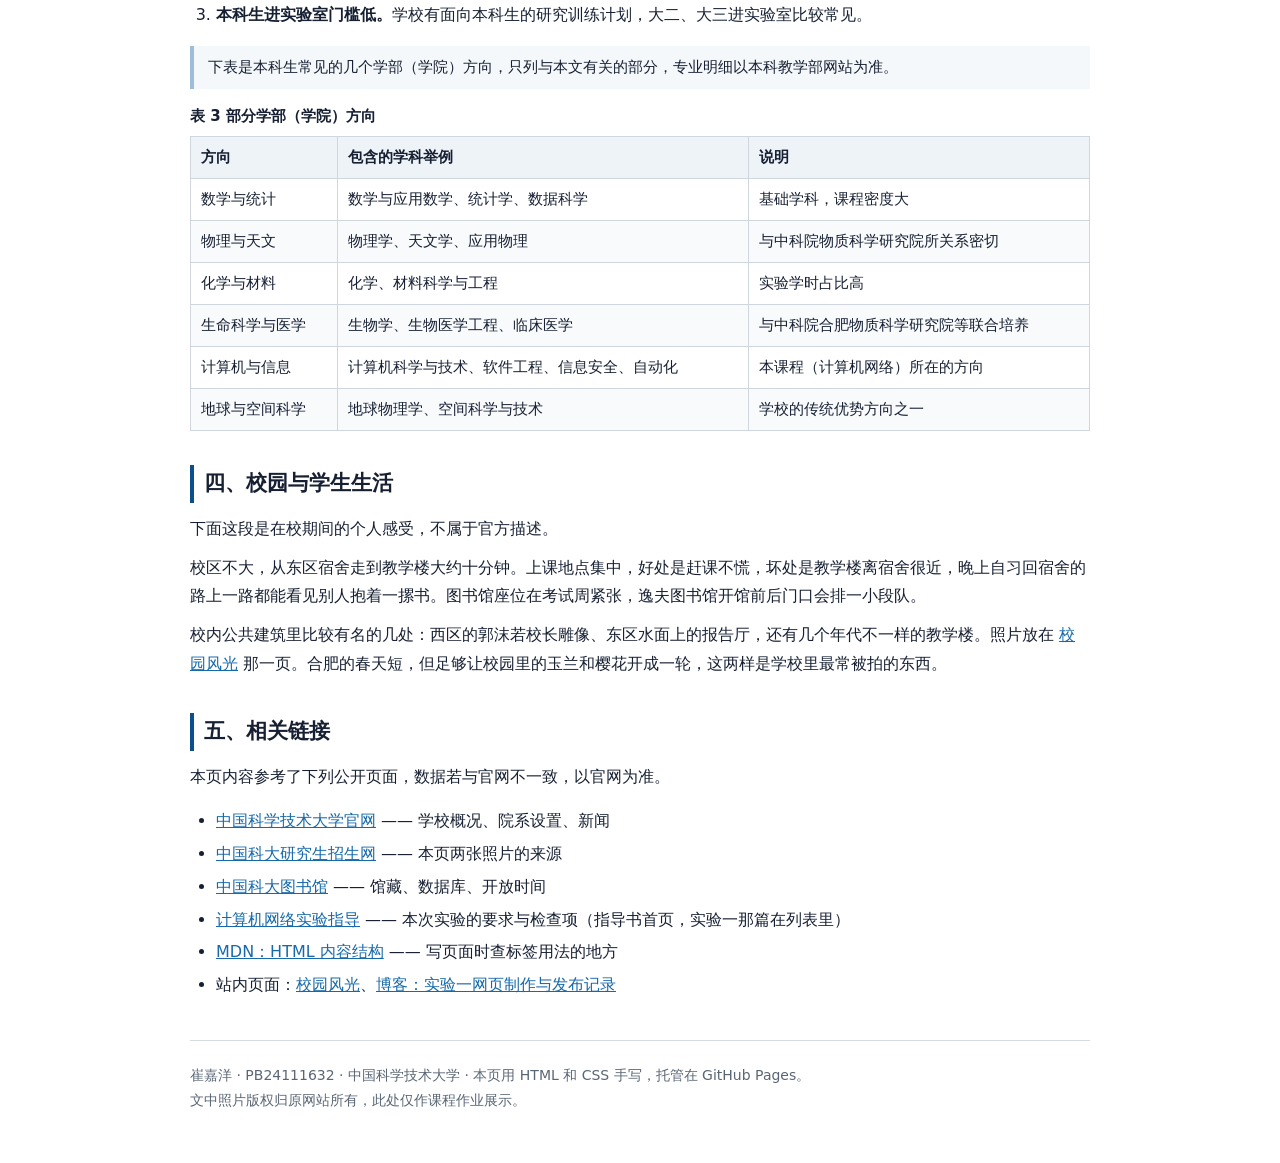
==== commit ec13fb69: "指导书文章页地址当前 404，改为指向其站点首页并说明" ====
--- a/index.html
+++ b/index.html
@@ -99,7 +99,7 @@
   <li><a href="https://www.ustc.edu.cn/" target="_blank" rel="noopener">中国科学技术大学官网</a> —— 学校概况、院系设置、新闻</li>
   <li><a href="https://yz.ustc.edu.cn/" target="_blank" rel="noopener">中国科大研究生招生网</a> —— 本页两张照片的来源</li>
   <li><a href="https://lib.ustc.edu.cn/" target="_blank" rel="noopener">中国科大图书馆</a> —— 馆藏、数据库、开放时间</li>
-  <li><a href="https://myworldandyou.github.io/2026-09-22/Computer-Network-Lab-1/" target="_blank" rel="noopener">计算机网络实验一指导书</a> —— 本次实验的要求与检查项</li>
+  <li><a href="https://myworldandyou.github.io/" target="_blank" rel="noopener">计算机网络实验指导</a> —— 本次实验的要求与检查项（指导书首页，实验一那篇在列表里）</li>
   <li><a href="https://developer.mozilla.org/zh-CN/docs/Learn_web_development/Core/Structuring_content" target="_blank" rel="noopener">MDN：HTML 内容结构</a> —— 写页面时查标签用法的地方</li>
   <li>站内页面：<a href="campus.html">校园风光</a>、<a href="blog.html">博客：实验一网页制作与发布记录</a></li>
 </ul>
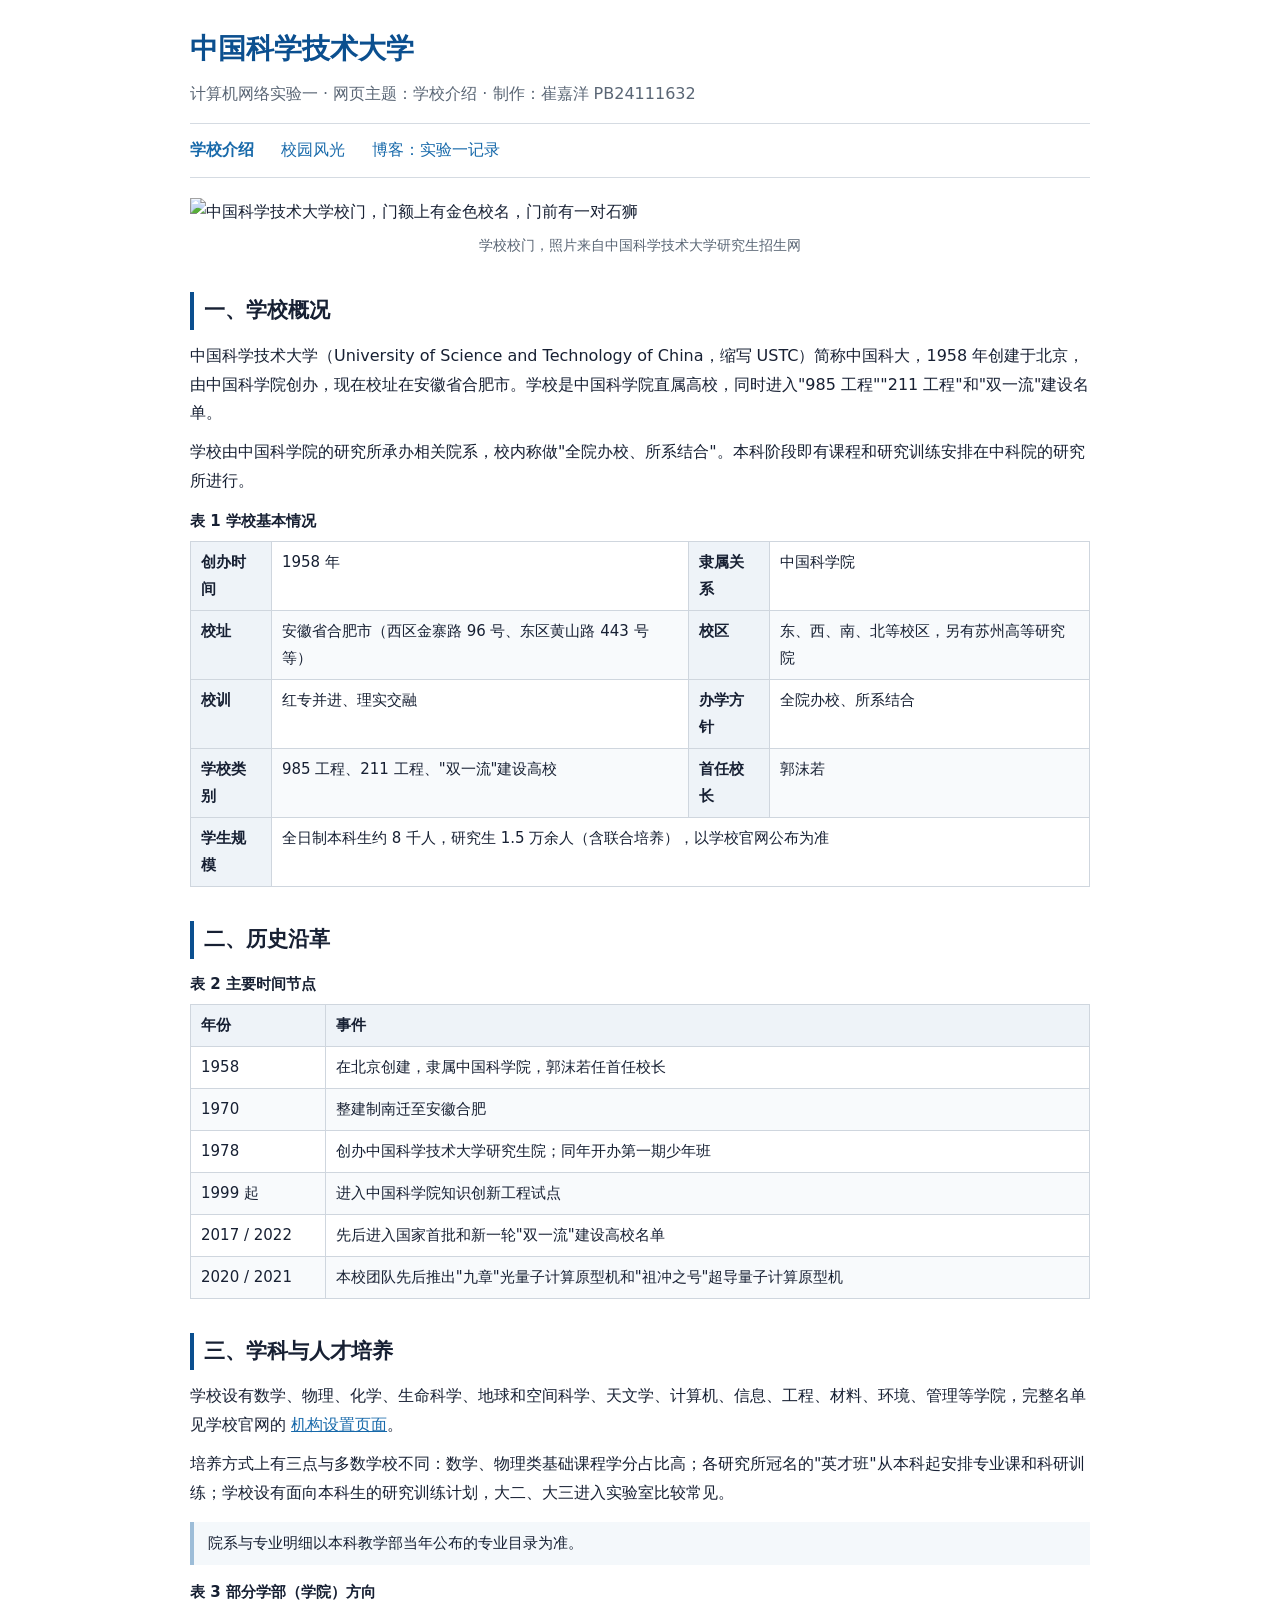
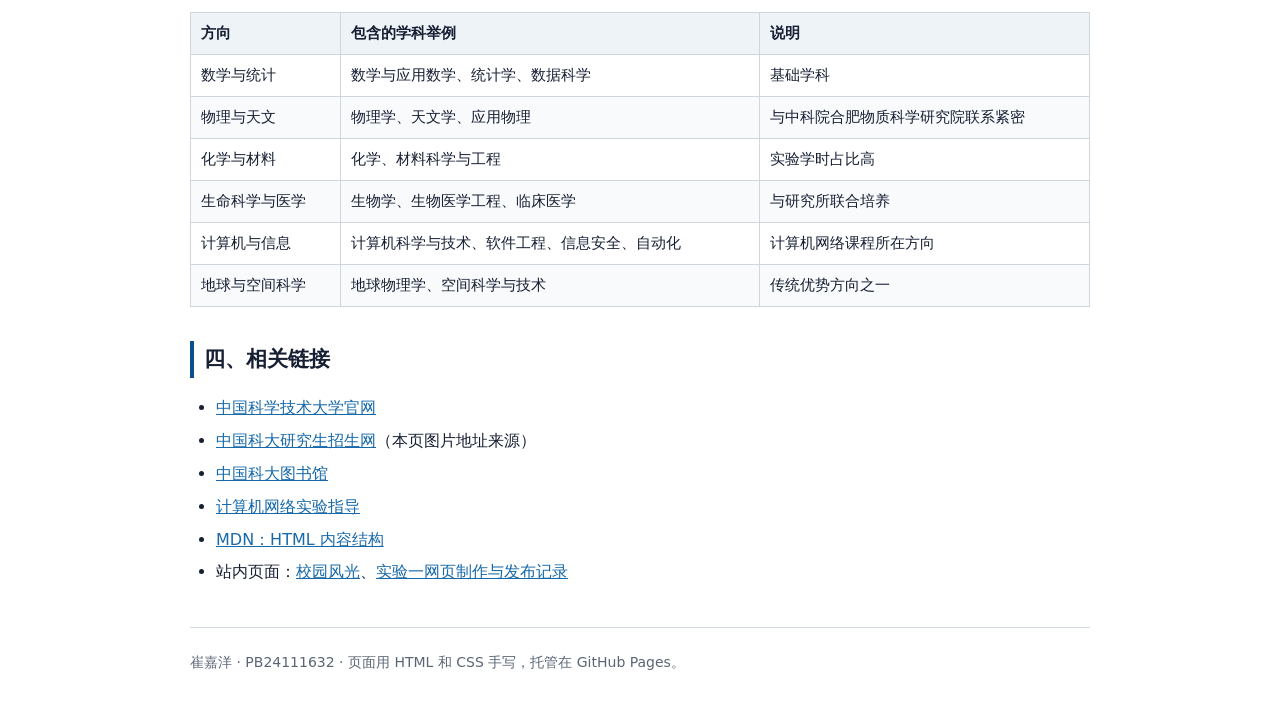
==== commit 1d0376b5: "按要求精简页面内容" ====
--- a/index.html
+++ b/index.html
@@ -25,12 +25,12 @@
 <figure>
   <img src="https://yz.ustc.edu.cn/static/upload/slide/432b10b34ea54e8986976614b4ce1e26.jpg"
        alt="中国科学技术大学校门，门额上有金色校名，门前有一对石狮">
-  <figcaption>学校校门。照片来自中国科学技术大学研究生招生网（yz.ustc.edu.cn）</figcaption>
+  <figcaption>学校校门，照片来自中国科学技术大学研究生招生网</figcaption>
 </figure>
 
 <h2 id="about">一、学校概况</h2>
 <p>中国科学技术大学（University of Science and Technology of China，缩写 USTC）简称中国科大，1958 年创建于北京，由中国科学院创办，现在校址在安徽省合肥市。学校是中国科学院直属高校，同时进入"985 工程""211 工程"和"双一流"建设名单。</p>
-<p>学校的建校思路很特别：由中国科学院的研究所来办相关院系，这就是校内常说的"全院办校、所系结合"。这样做最直接的后果是，学生在本科阶段就有机会进入中科院的研究所上课、做实验。</p>
+<p>学校由中国科学院的研究所承办相关院系，校内称做"全院办校、所系结合"。本科阶段即有课程和研究训练安排在中科院的研究所进行。</p>
 
 <table>
   <caption>表 1 学校基本情况</caption>
@@ -39,13 +39,11 @@
     <tr><th>校址</th><td>安徽省合肥市（西区金寨路 96 号、东区黄山路 443 号等）</td><th>校区</th><td>东、西、南、北等校区，另有苏州高等研究院</td></tr>
     <tr><th>校训</th><td>红专并进、理实交融</td><th>办学方针</th><td>全院办校、所系结合</td></tr>
     <tr><th>学校类别</th><td>985 工程、211 工程、"双一流"建设高校</td><th>首任校长</th><td>郭沫若</td></tr>
-    <tr><th>学生规模</th><td colspan="3">全日制本科生约 8 千人，研究生 1.5 万余人（含联合培养）。数字取自公开资料，以学校官网公布为准</td></tr>
+    <tr><th>学生规模</th><td colspan="3">全日制本科生约 8 千人，研究生 1.5 万余人（含联合培养），以学校官网公布为准</td></tr>
   </tbody>
 </table>
 
 <h2 id="history">二、历史沿革</h2>
-<p>学校的历史分成两段：在北京创建，在合肥发展。下面的年份是我整理校史页面时记下的几个节点。</p>
-
 <table>
   <caption>表 2 主要时间节点</caption>
   <thead>
@@ -53,25 +51,19 @@
   </thead>
   <tbody>
     <tr><td>1958</td><td>在北京创建，隶属中国科学院，郭沫若任首任校长</td></tr>
-    <tr><td>1970</td><td>整建制南迁至安徽合肥，学校由此在合肥扎根</td></tr>
+    <tr><td>1970</td><td>整建制南迁至安徽合肥</td></tr>
     <tr><td>1978</td><td>创办中国科学技术大学研究生院；同年开办第一期少年班</td></tr>
-    <tr><td>1999 起</td><td>进入中国科学院知识创新工程试点，研究所与研究生的联系更紧</td></tr>
+    <tr><td>1999 起</td><td>进入中国科学院知识创新工程试点</td></tr>
     <tr><td>2017 / 2022</td><td>先后进入国家首批和新一轮"双一流"建设高校名单</td></tr>
     <tr><td>2020 / 2021</td><td>本校团队先后推出"九章"光量子计算原型机和"祖冲之号"超导量子计算原型机</td></tr>
   </tbody>
 </table>
 
 <h2 id="discipline">三、学科与人才培养</h2>
-<p>科大的学院设置围绕基础学科铺开：数学、物理、化学、生命科学、地球和空间科学、天文学是校内历史最久的几支，计算机、信息、工程、材料、环境、管理等院系是后来逐步扩起来的。完整的院系名单见学校官网的 <a href="https://www.ustc.edu.cn/" target="_blank" rel="noopener">机构设置页面</a>，这里不逐条抄录。</p>
-<p>培养方式上有几点和多数学校不同：</p>
-<ol>
-  <li><strong>基础课难。</strong>数学、物理类课程学分占比高，教材和习题的难度在校内是被当成常态的。</li>
-  <li><strong>研究所参与教学。</strong>各研究所冠名的"英才班"从本科起就安排专业课和科研训练，部分课程直接在研究所上。</li>
-  <li><strong>本科生进实验室门槛低。</strong>学校有面向本科生的研究训练计划，大二、大三进实验室比较常见。</li>
-</ol>
-<div class="note">
-  下表是本科生常见的几个学部（学院）方向，只列与本文有关的部分，专业明细以本科教学部网站为准。
-</div>
+<p>学校设有数学、物理、化学、生命科学、地球和空间科学、天文学、计算机、信息、工程、材料、环境、管理等学院，完整名单见学校官网的 <a href="https://www.ustc.edu.cn/" target="_blank" rel="noopener">机构设置页面</a>。</p>
+<p>培养方式上有三点与多数学校不同：数学、物理类基础课程学分占比高；各研究所冠名的"英才班"从本科起安排专业课和科研训练；学校设有面向本科生的研究训练计划，大二、大三进入实验室比较常见。</p>
+
+<div class="note">院系与专业明细以本科教学部当年公布的专业目录为准。</div>
 
 <table>
   <caption>表 3 部分学部（学院）方向</caption>
@@ -79,34 +71,27 @@
     <tr><th>方向</th><th>包含的学科举例</th><th>说明</th></tr>
   </thead>
   <tbody>
-    <tr><td>数学与统计</td><td>数学与应用数学、统计学、数据科学</td><td>基础学科，课程密度大</td></tr>
-    <tr><td>物理与天文</td><td>物理学、天文学、应用物理</td><td>与中科院物质科学研究院所关系密切</td></tr>
+    <tr><td>数学与统计</td><td>数学与应用数学、统计学、数据科学</td><td>基础学科</td></tr>
+    <tr><td>物理与天文</td><td>物理学、天文学、应用物理</td><td>与中科院合肥物质科学研究院联系紧密</td></tr>
     <tr><td>化学与材料</td><td>化学、材料科学与工程</td><td>实验学时占比高</td></tr>
-    <tr><td>生命科学与医学</td><td>生物学、生物医学工程、临床医学</td><td>与中科院合肥物质科学研究院等联合培养</td></tr>
-    <tr><td>计算机与信息</td><td>计算机科学与技术、软件工程、信息安全、自动化</td><td>本课程（计算机网络）所在的方向</td></tr>
-    <tr><td>地球与空间科学</td><td>地球物理学、空间科学与技术</td><td>学校的传统优势方向之一</td></tr>
+    <tr><td>生命科学与医学</td><td>生物学、生物医学工程、临床医学</td><td>与研究所联合培养</td></tr>
+    <tr><td>计算机与信息</td><td>计算机科学与技术、软件工程、信息安全、自动化</td><td>计算机网络课程所在方向</td></tr>
+    <tr><td>地球与空间科学</td><td>地球物理学、空间科学与技术</td><td>传统优势方向之一</td></tr>
   </tbody>
 </table>
 
-<h2 id="life">四、校园与学生生活</h2>
-<p>下面这段是在校期间的个人感受，不属于官方描述。</p>
-<p>校区不大，从东区宿舍走到教学楼大约十分钟。上课地点集中，好处是赶课不慌，坏处是教学楼离宿舍很近，晚上自习回宿舍的路上一路都能看见别人抱着一摞书。图书馆座位在考试周紧张，逸夫图书馆开馆前后门口会排一小段队。</p>
-<p>校内公共建筑里比较有名的几处：西区的郭沫若校长雕像、东区水面上的报告厅，还有几个年代不一样的教学楼。照片放在 <a href="campus.html">校园风光</a> 那一页。合肥的春天短，但足够让校园里的玉兰和樱花开成一轮，这两样是学校里最常被拍的东西。</p>
-
-<h2 id="links">五、相关链接</h2>
-<p>本页内容参考了下列公开页面，数据若与官网不一致，以官网为准。</p>
+<h2 id="links">四、相关链接</h2>
 <ul>
-  <li><a href="https://www.ustc.edu.cn/" target="_blank" rel="noopener">中国科学技术大学官网</a> —— 学校概况、院系设置、新闻</li>
-  <li><a href="https://yz.ustc.edu.cn/" target="_blank" rel="noopener">中国科大研究生招生网</a> —— 本页两张照片的来源</li>
-  <li><a href="https://lib.ustc.edu.cn/" target="_blank" rel="noopener">中国科大图书馆</a> —— 馆藏、数据库、开放时间</li>
-  <li><a href="https://myworldandyou.github.io/" target="_blank" rel="noopener">计算机网络实验指导</a> —— 本次实验的要求与检查项（指导书首页，实验一那篇在列表里）</li>
-  <li><a href="https://developer.mozilla.org/zh-CN/docs/Learn_web_development/Core/Structuring_content" target="_blank" rel="noopener">MDN：HTML 内容结构</a> —— 写页面时查标签用法的地方</li>
-  <li>站内页面：<a href="campus.html">校园风光</a>、<a href="blog.html">博客：实验一网页制作与发布记录</a></li>
+  <li><a href="https://www.ustc.edu.cn/" target="_blank" rel="noopener">中国科学技术大学官网</a></li>
+  <li><a href="https://yz.ustc.edu.cn/" target="_blank" rel="noopener">中国科大研究生招生网</a>（本页图片地址来源）</li>
+  <li><a href="https://lib.ustc.edu.cn/" target="_blank" rel="noopener">中国科大图书馆</a></li>
+  <li><a href="https://myworldandyou.github.io/" target="_blank" rel="noopener">计算机网络实验指导</a></li>
+  <li><a href="https://developer.mozilla.org/zh-CN/docs/Learn_web_development/Core/Structuring_content" target="_blank" rel="noopener">MDN：HTML 内容结构</a></li>
+  <li>站内页面：<a href="campus.html">校园风光</a>、<a href="blog.html">实验一网页制作与发布记录</a></li>
 </ul>
 
 <footer class="site">
-  <p>崔嘉洋 · PB24111632 · 中国科学技术大学 · 本页用 HTML 和 CSS 手写，托管在 GitHub Pages。<br>
-  文中照片版权归原网站所有，此处仅作课程作业展示。</p>
+  <p>崔嘉洋 · PB24111632 · 页面用 HTML 和 CSS 手写，托管在 GitHub Pages。</p>
 </footer>
 
 </body>
